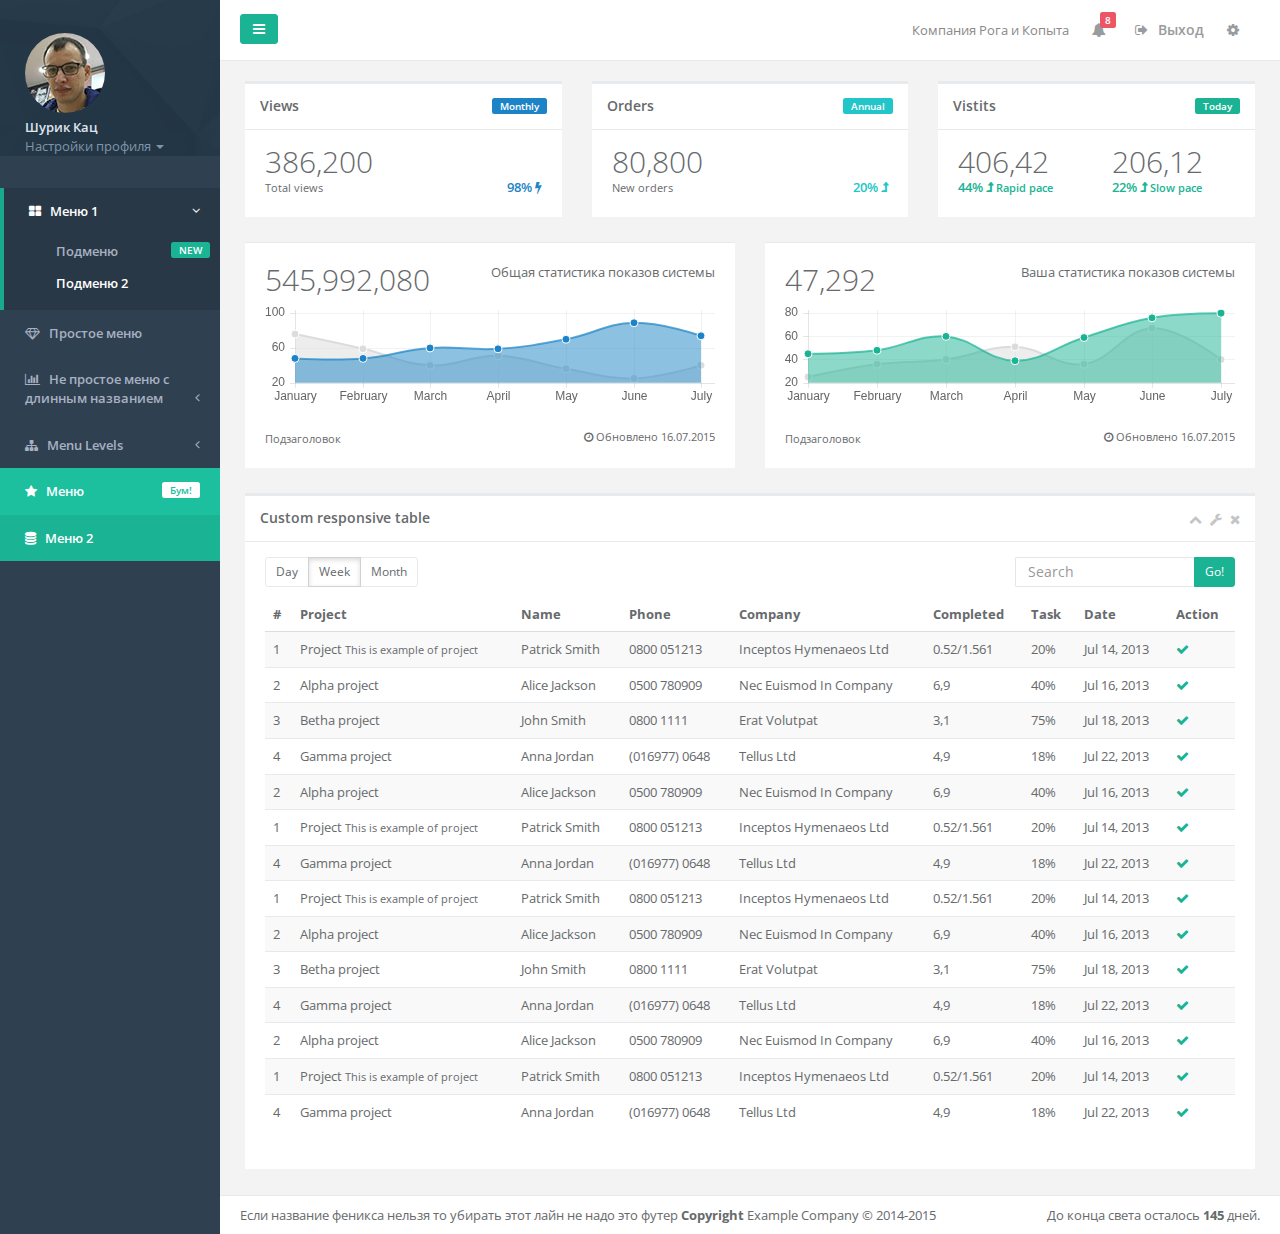
==== admin/index.html @ 2304c234 "f" ====
<!DOCTYPE html>
<html>

<head>

    <meta charset="utf-8">
    <meta name="viewport" content="width=device-width, initial-scale=1.0">

    <title>Phoenix Widget | Dashboard</title>

    <link href="css/bootstrap.min.css" rel="stylesheet">
    <link href="font-awesome/css/font-awesome.css" rel="stylesheet">

    <!-- Morris -->
    <link href="css/plugins/morris/morris-0.4.3.min.css" rel="stylesheet">

    <link href="css/animate.css" rel="stylesheet">
    <link href="css/style.css" rel="stylesheet">

</head>

<body>
    <div id="wrapper">
    <nav class="navbar-default navbar-static-side" role="navigation">
        <div class="sidebar-collapse">
            <ul class="nav metismenu" id="side-menu">
                <li class="nav-header">
                    <div class="dropdown profile-element"> <span>
                            <img alt="image" class="img-circle" src="img/profile_small2.jpg" />
                             </span>
                        <a data-toggle="dropdown" class="dropdown-toggle" href="#">
                            <span class="clear"> <span class="block m-t-xs"> <strong class="font-bold">Шурик Кац</strong>
                             </span> <span class="text-muted text-xs block">Настройки профиля <b class="caret"></b></span> </span> </a>
                        <ul class="dropdown-menu animated fadeInRight m-t-xs">
                            <li><a href="profile.html">Profile</a></li>
                            <li><a href="contacts.html">Contacts</a></li>
                            <li><a href="mailbox.html">Mailbox</a></li>
                            <li class="divider"></li>
                            <li><a href="login.html">Logout</a></li>
                        </ul>
                    </div>
                    <div class="logo-element">
                        PH+
                    </div>
                </li>
                <li class="active">
                    <a href="index.html"><i class="fa fa-th-large"></i> <span class="nav-label">Меню 1</span> <span class="fa arrow"></span></a>
                    <ul class="nav nav-second-level">
                        <li><a href="index.html">Подменю<span class="label label-primary pull-right">NEW</span></a></li>
                        <li class="active"><a href="dashboard_2.html">Подменю 2</a></li>
                    </ul>
                </li>
                <li>
                    <a href="layouts.html"><i class="fa fa-diamond"></i> <span class="nav-label">Простое меню</span></a>
                </li>
                <li>
                    <a href="#"><i class="fa fa-bar-chart-o"></i> <span class="nav-label">Не простое меню с длинным названием</span><span class="fa arrow"></span></a>
                    <ul class="nav nav-second-level collapse">
                        <li><a href="graph_flot.html">Меню</a></li>
                        <li><a href="graph_morris.html">Меню</a></li>
                    </ul>
                </li>
                <li>
                    <a href="#"><i class="fa fa-sitemap"></i> <span class="nav-label">Menu Levels </span><span class="fa arrow"></span></a>
                    <ul class="nav nav-second-level collapse">
                        <li>
                            <a href="#">Third Level <span class="fa arrow"></span></a>
                            <ul class="nav nav-third-level">
                                <li>
                                    <a href="#">Third Level Item</a>
                                </li>
                                <li>
                                    <a href="#">Third Level Item</a>
                                </li>
                                <li>
                                    <a href="#">Third Level Item</a>
                                </li>

                            </ul>
                        </li>
                        <li><a href="#">Second Level Item</a></li>
                        <li>
                            <a href="#">Second Level Item</a></li>
                        <li>
                            <a href="#">Second Level Item</a></li>
                    </ul>
                </li>
                <li class="landing_link">
                    <a target="_blank" href="landing.html"><i class="fa fa-star"></i> <span class="nav-label">Меню</span> <span class="label label-warning pull-right">Бум!</span></a>
                </li>
                <li class="special_link">
                    <a href="package.html"><i class="fa fa-database"></i> <span class="nav-label">Меню 2</span></a>
                </li>
            </ul>

        </div>
    </nav>

        <div id="page-wrapper" class="gray-bg">
        <div class="row border-bottom">
        <nav class="navbar navbar-static-top white-bg" role="navigation" style="margin-bottom: 0">
      <div class="navbar-header">
            <a class="navbar-minimalize minimalize-styl-2 btn btn-primary " href="#"><i class="fa fa-bars"></i> </a>
            <!--  <form role="search" class="navbar-form-custom" action="search_results.html">
                <div class="form-group">
                    <input type="text" placeholder="Search for something..." class="form-control" name="top-search" id="top-search">
                </div>
            </form>-->
        </div> 
            <ul class="nav navbar-top-links navbar-right">
                <li>
                    <span class="m-r-sm text-muted welcome-message">Компания Рога и Копыта</span>
                </li>

                <li class="dropdown">
                    <a class="dropdown-toggle count-info" data-toggle="dropdown" href="#">
                        <i class="fa fa-bell"></i>  <span class="label label-danger">8</span>
                    </a>
                    <ul class="dropdown-menu dropdown-alerts">
                        <li>
                            <a href="mailbox.html">
                                <div>
                                    <i class="fa fa-envelope fa-fw"></i> You have 16 messages
                                    <span class="pull-right text-muted small">4 minutes ago</span>
                                </div>
                            </a>
                        </li>
                        <li class="divider"></li>
                        <li>
                            <a href="profile.html">
                                <div>
                                    <i class="fa fa-twitter fa-fw"></i> 3 New Followers
                                    <span class="pull-right text-muted small">12 minutes ago</span>
                                </div>
                            </a>
                        </li>
                        <li class="divider"></li>
                        <li>
                            <a href="grid_options.html">
                                <div>
                                    <i class="fa fa-upload fa-fw"></i> Server Rebooted
                                    <span class="pull-right text-muted small">4 minutes ago</span>
                                </div>
                            </a>
                        </li>
                        <li class="divider"></li>
                        <li>
                            <div class="text-center link-block">
                                <a href="notifications.html">
                                    <strong>Смотри все сообщения</strong>
                                    <i class="fa fa-angle-right"></i>
                                </a>
                            </div>
                        </li>
                    </ul>
                </li>


                <li>
                    <a href="login.html">
                        <i class="fa fa-sign-out"></i> Выход
                    </a>
                </li>
                <li>
                    <a class="right-sidebar-toggle">
                        <i class="fa fa-gear"></i>
                    </a>
                </li>
            </ul>

        </nav>
        </div>


        <div class="wrapper wrapper-content">
        <div class="row">
            <div class="col-lg-4">
                <div class="ibox float-e-margins">
                    <div class="ibox-title">
                        <span class="label label-success pull-right">Monthly</span>
                        <h5>Views</h5>
                    </div>
                    <div class="ibox-content">
                        <h1 class="no-margins">386,200</h1>
                        <div class="stat-percent font-bold text-success">98% <i class="fa fa-bolt"></i></div>
                        <small>Total views</small>
                    </div>
                </div>
            </div>
            <div class="col-lg-4">
                <div class="ibox float-e-margins">
                    <div class="ibox-title">
                        <span class="label label-info pull-right">Annual</span>
                        <h5>Orders</h5>
                    </div>
                    <div class="ibox-content">
                        <h1 class="no-margins">80,800</h1>
                        <div class="stat-percent font-bold text-info">20% <i class="fa fa-level-up"></i></div>
                        <small>New orders</small>
                    </div>
                </div>
            </div>

            <div class="col-lg-4">
                <div class="ibox float-e-margins">
                    <div class="ibox-title">
                        <span class="label label-primary pull-right">Today</span>
                        <h5>Vistits</h5>
                    </div>
                    <div class="ibox-content">

                        <div class="row">
                            <div class="col-md-6">
                                <h1 class="no-margins">406,42</h1>
                                <div class="font-bold text-navy">44% <i class="fa fa-level-up"></i> <small>Rapid pace</small></div>
                            </div>
                            <div class="col-md-6">
                                <h1 class="no-margins">206,12</h1>
                                <div class="font-bold text-navy">22% <i class="fa fa-level-up"></i> <small>Slow pace</small></div>
                            </div>
                        </div>


                    </div>
                </div>
            </div>
        </div>
        <div class="row">
            <div class="col-lg-6">
<div class="ibox float-e-margins">
                            <div class="ibox-content">
                                    <div>
                                        <span class="pull-right text-right">
                                            Общая статистика показов системы
                                        </span>
                                        <h1 class="m-b-xs">545,992,080</h1>
                                    </div>

                                <div>
                                    <canvas id="lineChart" height="199" width="855" style="width: 855px; height: 199px;"></canvas>
                                </div>

                                <div class="m-t-md">
                                    <small class="pull-right">
                                        <i class="fa fa-clock-o"> </i>
                                        Обновлено 16.07.2015
                                    </small>
                                   <small>
                                       Подзаголовок
                                   </small>
                                </div>

                            </div>
                        </div>
            </div>
            <div class="col-lg-6">
<div class="ibox float-e-margins">
                            <div class="ibox-content">
                                    <div>
                                        <span class="pull-right text-right">
                                            Ваша статистика показов системы
                                        </span>
                                        <h1 class="m-b-xs">47,292</h1>
                                    </div>

                                <div>
                                    <canvas id="lineChart2" height="199" width="855" style="width: 855px; height: 199px;"></canvas>
                                </div>

                                <div class="m-t-md">
                                    <small class="pull-right">
                                        <i class="fa fa-clock-o"> </i>
                                        Обновлено 16.07.2015
                                    </small>
                                   <small>
                                       Подзаголовок
                                   </small>
                                </div>

                            </div>
                        </div>
            </div>

        </div>

        <div class="row">

        <div class="col-lg-12">
        <div class="ibox float-e-margins">
        <div class="ibox-title">
            <h5>Custom responsive table </h5>
            <div class="ibox-tools">
                <a class="collapse-link">
                    <i class="fa fa-chevron-up"></i>
                </a>
                <a class="dropdown-toggle" data-toggle="dropdown" href="#">
                    <i class="fa fa-wrench"></i>
                </a>
                <ul class="dropdown-menu dropdown-user">
                    <li><a href="#">Config option 1</a>
                    </li>
                    <li><a href="#">Config option 2</a>
                    </li>
                </ul>
                <a class="close-link">
                    <i class="fa fa-times"></i>
                </a>
            </div>
        </div>
        <div class="ibox-content">
            <div class="row">
                <div class="col-sm-9 m-b-xs">
                    <div data-toggle="buttons" class="btn-group">
                        <label class="btn btn-sm btn-white"> <input type="radio" id="option1" name="options"> Day </label>
                        <label class="btn btn-sm btn-white active"> <input type="radio" id="option2" name="options"> Week </label>
                        <label class="btn btn-sm btn-white"> <input type="radio" id="option3" name="options"> Month </label>
                    </div>
                </div>
                <div class="col-sm-3">
                    <div class="input-group"><input type="text" placeholder="Search" class="input-sm form-control"> <span class="input-group-btn">
                                        <button type="button" class="btn btn-sm btn-primary"> Go!</button> </span></div>
                </div>
            </div>
            <div class="table-responsive">
                <table class="table table-striped">
                    <thead>
                    <tr>

                        <th>#</th>
                        <th>Project </th>
                        <th>Name </th>
                        <th>Phone </th>
                        <th>Company </th>
                        <th>Completed </th>
                        <th>Task</th>
                        <th>Date</th>
                        <th>Action</th>
                    </tr>
                    </thead>
                    <tbody>
                    <tr>
                        <td>1</td>
                        <td>Project <small>This is example of project</small></td>
                        <td>Patrick Smith</td>
                        <td>0800 051213</td>
                        <td>Inceptos Hymenaeos Ltd</td>
                        <td><span class="pie">0.52/1.561</span></td>
                        <td>20%</td>
                        <td>Jul 14, 2013</td>
                        <td><a href="#"><i class="fa fa-check text-navy"></i></a></td>
                    </tr>
                    <tr>
                        <td>2</td>
                        <td>Alpha project</td>
                        <td>Alice Jackson</td>
                        <td>0500 780909</td>
                        <td>Nec Euismod In Company</td>
                        <td><span class="pie">6,9</span></td>
                        <td>40%</td>
                        <td>Jul 16, 2013</td>
                        <td><a href="#"><i class="fa fa-check text-navy"></i></a></td>
                    </tr>
                    <tr>
                        <td>3</td>
                        <td>Betha project</td>
                        <td>John Smith</td>
                        <td>0800 1111</td>
                        <td>Erat Volutpat</td>
                        <td><span class="pie">3,1</span></td>
                        <td>75%</td>
                        <td>Jul 18, 2013</td>
                        <td><a href="#"><i class="fa fa-check text-navy"></i></a></td>
                    </tr>
                    <tr>
                        <td>4</td>
                        <td>Gamma project</td>
                        <td>Anna Jordan</td>
                        <td>(016977) 0648</td>
                        <td>Tellus Ltd</td>
                        <td><span class="pie">4,9</span></td>
                        <td>18%</td>
                        <td>Jul 22, 2013</td>
                        <td><a href="#"><i class="fa fa-check text-navy"></i></a></td>
                    </tr>
                    <tr>
                        <td>2</td>
                        <td>Alpha project</td>
                        <td>Alice Jackson</td>
                        <td>0500 780909</td>
                        <td>Nec Euismod In Company</td>
                        <td><span class="pie">6,9</span></td>
                        <td>40%</td>
                        <td>Jul 16, 2013</td>
                        <td><a href="#"><i class="fa fa-check text-navy"></i></a></td>
                    </tr>
                    <tr>
                        <td>1</td>
                        <td>Project <small>This is example of project</small></td>
                        <td>Patrick Smith</td>
                        <td>0800 051213</td>
                        <td>Inceptos Hymenaeos Ltd</td>
                        <td><span class="pie">0.52/1.561</span></td>
                        <td>20%</td>
                        <td>Jul 14, 2013</td>
                        <td><a href="#"><i class="fa fa-check text-navy"></i></a></td>
                    </tr>
                    <tr>
                        <td>4</td>
                        <td>Gamma project</td>
                        <td>Anna Jordan</td>
                        <td>(016977) 0648</td>
                        <td>Tellus Ltd</td>
                        <td><span class="pie">4,9</span></td>
                        <td>18%</td>
                        <td>Jul 22, 2013</td>
                        <td><a href="#"><i class="fa fa-check text-navy"></i></a></td>
                    </tr>
                    <tr>
                        <td>1</td>
                        <td>Project <small>This is example of project</small></td>
                        <td>Patrick Smith</td>
                        <td>0800 051213</td>
                        <td>Inceptos Hymenaeos Ltd</td>
                        <td><span class="pie">0.52/1.561</span></td>
                        <td>20%</td>
                        <td>Jul 14, 2013</td>
                        <td><a href="#"><i class="fa fa-check text-navy"></i></a></td>
                    </tr>
                    <tr>
                        <td>2</td>
                        <td>Alpha project</td>
                        <td>Alice Jackson</td>
                        <td>0500 780909</td>
                        <td>Nec Euismod In Company</td>
                        <td><span class="pie">6,9</span></td>
                        <td>40%</td>
                        <td>Jul 16, 2013</td>
                        <td><a href="#"><i class="fa fa-check text-navy"></i></a></td>
                    </tr>
                    <tr>
                        <td>3</td>
                        <td>Betha project</td>
                        <td>John Smith</td>
                        <td>0800 1111</td>
                        <td>Erat Volutpat</td>
                        <td><span class="pie">3,1</span></td>
                        <td>75%</td>
                        <td>Jul 18, 2013</td>
                        <td><a href="#"><i class="fa fa-check text-navy"></i></a></td>
                    </tr>
                    <tr>
                        <td>4</td>
                        <td>Gamma project</td>
                        <td>Anna Jordan</td>
                        <td>(016977) 0648</td>
                        <td>Tellus Ltd</td>
                        <td><span class="pie">4,9</span></td>
                        <td>18%</td>
                        <td>Jul 22, 2013</td>
                        <td><a href="#"><i class="fa fa-check text-navy"></i></a></td>
                    </tr>
                    <tr>
                        <td>2</td>
                        <td>Alpha project</td>
                        <td>Alice Jackson</td>
                        <td>0500 780909</td>
                        <td>Nec Euismod In Company</td>
                        <td><span class="pie">6,9</span></td>
                        <td>40%</td>
                        <td>Jul 16, 2013</td>
                        <td><a href="#"><i class="fa fa-check text-navy"></i></a></td>
                    </tr>
                    <tr>
                        <td>1</td>
                        <td>Project <small>This is example of project</small></td>
                        <td>Patrick Smith</td>
                        <td>0800 051213</td>
                        <td>Inceptos Hymenaeos Ltd</td>
                        <td><span class="pie">0.52/1.561</span></td>
                        <td>20%</td>
                        <td>Jul 14, 2013</td>
                        <td><a href="#"><i class="fa fa-check text-navy"></i></a></td>
                    </tr>
                    <tr>
                        <td>4</td>
                        <td>Gamma project</td>
                        <td>Anna Jordan</td>
                        <td>(016977) 0648</td>
                        <td>Tellus Ltd</td>
                        <td><span class="pie">4,9</span></td>
                        <td>18%</td>
                        <td>Jul 22, 2013</td>
                        <td><a href="#"><i class="fa fa-check text-navy"></i></a></td>
                    </tr>
                    </tbody>
                </table>
            </div>

        </div>
        </div>
        </div>

        </div>


        </div>


        <div class="footer">
            <div class="pull-right">
                До конца света осталось <strong>145</strong> дней.
            </div>
            <div>
                Если название феникса нельзя то убирать этот лайн не надо это футер <strong>Copyright</strong> Example Company &copy; 2014-2015
            </div>
        </div>

        </div>
        <div id="right-sidebar">
            <div class="sidebar-container">

                <ul class="nav nav-tabs navs-3">

                    <li class="active"><a data-toggle="tab" href="#tab-1">
                        Notes
                    </a></li>
                    <li><a data-toggle="tab" href="#tab-2">
                        Projects
                    </a></li>
                    <li class=""><a data-toggle="tab" href="#tab-3">
                        <i class="fa fa-gear"></i>
                    </a></li>
                </ul>

                <div class="tab-content">


                    <div id="tab-1" class="tab-pane active">

                        <div class="sidebar-title">
                            <h3> <i class="fa fa-comments-o"></i> Latest Notes</h3>
                            <small><i class="fa fa-tim"></i> You have 10 new message.</small>
                        </div>

                        <div>

                            <div class="sidebar-message">
                                <a href="#">
                                    <div class="pull-left text-center">
                                        <img alt="image" class="img-circle message-avatar" src="img/a1.jpg">

                                        <div class="m-t-xs">
                                            <i class="fa fa-star text-warning"></i>
                                            <i class="fa fa-star text-warning"></i>
                                        </div>
                                    </div>
                                    <div class="media-body">

                                        There are many variations of passages of Lorem Ipsum available.
                                        <br>
                                        <small class="text-muted">Today 4:21 pm</small>
                                    </div>
                                </a>
                            </div>
                            <div class="sidebar-message">
                                <a href="#">
                                    <div class="pull-left text-center">
                                        <img alt="image" class="img-circle message-avatar" src="img/a2.jpg">
                                    </div>
                                    <div class="media-body">
                                        The point of using Lorem Ipsum is that it has a more-or-less normal.
                                        <br>
                                        <small class="text-muted">Yesterday 2:45 pm</small>
                                    </div>
                                </a>
                            </div>
                            <div class="sidebar-message">
                                <a href="#">
                                    <div class="pull-left text-center">
                                        <img alt="image" class="img-circle message-avatar" src="img/a3.jpg">

                                        <div class="m-t-xs">
                                            <i class="fa fa-star text-warning"></i>
                                            <i class="fa fa-star text-warning"></i>
                                            <i class="fa fa-star text-warning"></i>
                                        </div>
                                    </div>
                                    <div class="media-body">
                                        Mevolved over the years, sometimes by accident, sometimes on purpose (injected humour and the like).
                                        <br>
                                        <small class="text-muted">Yesterday 1:10 pm</small>
                                    </div>
                                </a>
                            </div>
                            <div class="sidebar-message">
                                <a href="#">
                                    <div class="pull-left text-center">
                                        <img alt="image" class="img-circle message-avatar" src="img/a4.jpg">
                                    </div>

                                    <div class="media-body">
                                        Lorem Ipsum, you need to be sure there isn't anything embarrassing hidden in the
                                        <br>
                                        <small class="text-muted">Monday 8:37 pm</small>
                                    </div>
                                </a>
                            </div>
                            <div class="sidebar-message">
                                <a href="#">
                                    <div class="pull-left text-center">
                                        <img alt="image" class="img-circle message-avatar" src="img/a8.jpg">
                                    </div>
                                    <div class="media-body">

                                        All the Lorem Ipsum generators on the Internet tend to repeat.
                                        <br>
                                        <small class="text-muted">Today 4:21 pm</small>
                                    </div>
                                </a>
                            </div>
                            <div class="sidebar-message">
                                <a href="#">
                                    <div class="pull-left text-center">
                                        <img alt="image" class="img-circle message-avatar" src="img/a7.jpg">
                                    </div>
                                    <div class="media-body">
                                        Renaissance. The first line of Lorem Ipsum, "Lorem ipsum dolor sit amet..", comes from a line in section 1.10.32.
                                        <br>
                                        <small class="text-muted">Yesterday 2:45 pm</small>
                                    </div>
                                </a>
                            </div>
                            <div class="sidebar-message">
                                <a href="#">
                                    <div class="pull-left text-center">
                                        <img alt="image" class="img-circle message-avatar" src="img/a3.jpg">

                                        <div class="m-t-xs">
                                            <i class="fa fa-star text-warning"></i>
                                            <i class="fa fa-star text-warning"></i>
                                            <i class="fa fa-star text-warning"></i>
                                        </div>
                                    </div>
                                    <div class="media-body">
                                        The standard chunk of Lorem Ipsum used since the 1500s is reproduced below.
                                        <br>
                                        <small class="text-muted">Yesterday 1:10 pm</small>
                                    </div>
                                </a>
                            </div>
                            <div class="sidebar-message">
                                <a href="#">
                                    <div class="pull-left text-center">
                                        <img alt="image" class="img-circle message-avatar" src="img/a4.jpg">
                                    </div>
                                    <div class="media-body">
                                        Uncover many web sites still in their infancy. Various versions have.
                                        <br>
                                        <small class="text-muted">Monday 8:37 pm</small>
                                    </div>
                                </a>
                            </div>
                        </div>

                    </div>

                    <div id="tab-2" class="tab-pane">

                        <div class="sidebar-title">
                            <h3> <i class="fa fa-cube"></i> Latest projects</h3>
                            <small><i class="fa fa-tim"></i> You have 14 projects. 10 not completed.</small>
                        </div>

                        <ul class="sidebar-list">
                            <li>
                                <a href="#">
                                    <div class="small pull-right m-t-xs">9 hours ago</div>
                                    <h4>Business valuation</h4>
                                    It is a long established fact that a reader will be distracted.

                                    <div class="small">Completion with: 22%</div>
                                    <div class="progress progress-mini">
                                        <div style="width: 22%;" class="progress-bar progress-bar-warning"></div>
                                    </div>
                                    <div class="small text-muted m-t-xs">Project end: 4:00 pm - 12.06.2014</div>
                                </a>
                            </li>
                            <li>
                                <a href="#">
                                    <div class="small pull-right m-t-xs">9 hours ago</div>
                                    <h4>Contract with Company </h4>
                                    Many desktop publishing packages and web page editors.

                                    <div class="small">Completion with: 48%</div>
                                    <div class="progress progress-mini">
                                        <div style="width: 48%;" class="progress-bar"></div>
                                    </div>
                                </a>
                            </li>
                            <li>
                                <a href="#">
                                    <div class="small pull-right m-t-xs">9 hours ago</div>
                                    <h4>Meeting</h4>
                                    By the readable content of a page when looking at its layout.

                                    <div class="small">Completion with: 14%</div>
                                    <div class="progress progress-mini">
                                        <div style="width: 14%;" class="progress-bar progress-bar-info"></div>
                                    </div>
                                </a>
                            </li>
                            <li>
                                <a href="#">
                                    <span class="label label-primary pull-right">NEW</span>
                                    <h4>The generated</h4>
                                    <!--<div class="small pull-right m-t-xs">9 hours ago</div>-->
                                    There are many variations of passages of Lorem Ipsum available.
                                    <div class="small">Completion with: 22%</div>
                                    <div class="small text-muted m-t-xs">Project end: 4:00 pm - 12.06.2014</div>
                                </a>
                            </li>
                            <li>
                                <a href="#">
                                    <div class="small pull-right m-t-xs">9 hours ago</div>
                                    <h4>Business valuation</h4>
                                    It is a long established fact that a reader will be distracted.

                                    <div class="small">Completion with: 22%</div>
                                    <div class="progress progress-mini">
                                        <div style="width: 22%;" class="progress-bar progress-bar-warning"></div>
                                    </div>
                                    <div class="small text-muted m-t-xs">Project end: 4:00 pm - 12.06.2014</div>
                                </a>
                            </li>
                            <li>
                                <a href="#">
                                    <div class="small pull-right m-t-xs">9 hours ago</div>
                                    <h4>Contract with Company </h4>
                                    Many desktop publishing packages and web page editors.

                                    <div class="small">Completion with: 48%</div>
                                    <div class="progress progress-mini">
                                        <div style="width: 48%;" class="progress-bar"></div>
                                    </div>
                                </a>
                            </li>
                            <li>
                                <a href="#">
                                    <div class="small pull-right m-t-xs">9 hours ago</div>
                                    <h4>Meeting</h4>
                                    By the readable content of a page when looking at its layout.

                                    <div class="small">Completion with: 14%</div>
                                    <div class="progress progress-mini">
                                        <div style="width: 14%;" class="progress-bar progress-bar-info"></div>
                                    </div>
                                </a>
                            </li>
                            <li>
                                <a href="#">
                                    <span class="label label-primary pull-right">NEW</span>
                                    <h4>The generated</h4>
                                    <!--<div class="small pull-right m-t-xs">9 hours ago</div>-->
                                    There are many variations of passages of Lorem Ipsum available.
                                    <div class="small">Completion with: 22%</div>
                                    <div class="small text-muted m-t-xs">Project end: 4:00 pm - 12.06.2014</div>
                                </a>
                            </li>

                        </ul>

                    </div>

                    <div id="tab-3" class="tab-pane">

                        <div class="sidebar-title">
                            <h3><i class="fa fa-gears"></i> Settings</h3>
                            <small><i class="fa fa-tim"></i> You have 14 projects. 10 not completed.</small>
                        </div>

                        <div class="setings-item">
                    <span>
                        Show notifications
                    </span>
                            <div class="switch">
                                <div class="onoffswitch">
                                    <input type="checkbox" name="collapsemenu" class="onoffswitch-checkbox" id="example">
                                    <label class="onoffswitch-label" for="example">
                                        <span class="onoffswitch-inner"></span>
                                        <span class="onoffswitch-switch"></span>
                                    </label>
                                </div>
                            </div>
                        </div>
                        <div class="setings-item">
                    <span>
                        Disable Chat
                    </span>
                            <div class="switch">
                                <div class="onoffswitch">
                                    <input type="checkbox" name="collapsemenu" checked class="onoffswitch-checkbox" id="example2">
                                    <label class="onoffswitch-label" for="example2">
                                        <span class="onoffswitch-inner"></span>
                                        <span class="onoffswitch-switch"></span>
                                    </label>
                                </div>
                            </div>
                        </div>
                        <div class="setings-item">
                    <span>
                        Enable history
                    </span>
                            <div class="switch">
                                <div class="onoffswitch">
                                    <input type="checkbox" name="collapsemenu" class="onoffswitch-checkbox" id="example3">
                                    <label class="onoffswitch-label" for="example3">
                                        <span class="onoffswitch-inner"></span>
                                        <span class="onoffswitch-switch"></span>
                                    </label>
                                </div>
                            </div>
                        </div>
                        <div class="setings-item">
                    <span>
                        Show charts
                    </span>
                            <div class="switch">
                                <div class="onoffswitch">
                                    <input type="checkbox" name="collapsemenu" class="onoffswitch-checkbox" id="example4">
                                    <label class="onoffswitch-label" for="example4">
                                        <span class="onoffswitch-inner"></span>
                                        <span class="onoffswitch-switch"></span>
                                    </label>
                                </div>
                            </div>
                        </div>
                        <div class="setings-item">
                    <span>
                        Offline users
                    </span>
                            <div class="switch">
                                <div class="onoffswitch">
                                    <input type="checkbox" checked name="collapsemenu" class="onoffswitch-checkbox" id="example5">
                                    <label class="onoffswitch-label" for="example5">
                                        <span class="onoffswitch-inner"></span>
                                        <span class="onoffswitch-switch"></span>
                                    </label>
                                </div>
                            </div>
                        </div>
                        <div class="setings-item">
                    <span>
                        Global search
                    </span>
                            <div class="switch">
                                <div class="onoffswitch">
                                    <input type="checkbox" checked name="collapsemenu" class="onoffswitch-checkbox" id="example6">
                                    <label class="onoffswitch-label" for="example6">
                                        <span class="onoffswitch-inner"></span>
                                        <span class="onoffswitch-switch"></span>
                                    </label>
                                </div>
                            </div>
                        </div>
                        <div class="setings-item">
                    <span>
                        Update everyday
                    </span>
                            <div class="switch">
                                <div class="onoffswitch">
                                    <input type="checkbox" name="collapsemenu" class="onoffswitch-checkbox" id="example7">
                                    <label class="onoffswitch-label" for="example7">
                                        <span class="onoffswitch-inner"></span>
                                        <span class="onoffswitch-switch"></span>
                                    </label>
                                </div>
                            </div>
                        </div>

                        <div class="sidebar-content">
                            <h4>Settings</h4>
                            <div class="small">
                                I belive that. Lorem Ipsum is simply dummy text of the printing and typesetting industry.
                                And typesetting industry. Lorem Ipsum has been the industry's standard dummy text ever since the 1500s.
                                Over the years, sometimes by accident, sometimes on purpose (injected humour and the like).
                            </div>
                        </div>

                    </div>
                </div>

            </div>



        </div>
    </div>

    <!-- Mainly scripts -->
    <script src="js/jquery-2.1.1.js"></script>
    <script src="js/bootstrap.min.js"></script>
    <script src="js/plugins/metisMenu/jquery.metisMenu.js"></script>
    <script src="js/plugins/slimscroll/jquery.slimscroll.min.js"></script>

    <!-- Flot -->
    <script src="js/plugins/flot/jquery.flot.js"></script>
    <script src="js/plugins/flot/jquery.flot.tooltip.min.js"></script>
    <script src="js/plugins/flot/jquery.flot.spline.js"></script>
    <script src="js/plugins/flot/jquery.flot.resize.js"></script>
    <script src="js/plugins/flot/jquery.flot.pie.js"></script>
    <script src="js/plugins/flot/jquery.flot.symbol.js"></script>
    <script src="js/plugins/flot/curvedLines.js"></script>

    <!-- Peity -->
    <script src="js/plugins/peity/jquery.peity.min.js"></script>
    <script src="js/demo/peity-demo.js"></script>

    <!-- Custom and plugin javascript -->
    <script src="js/inspinia.js"></script>
    <script src="js/plugins/pace/pace.min.js"></script>

    <!-- jQuery UI -->
    <script src="js/plugins/jquery-ui/jquery-ui.min.js"></script>

    <!-- Jvectormap -->
    <script src="js/plugins/jvectormap/jquery-jvectormap-2.0.2.min.js"></script>
    <script src="js/plugins/jvectormap/jquery-jvectormap-world-mill-en.js"></script>

    <!-- Sparkline -->
    <script src="js/plugins/sparkline/jquery.sparkline.min.js"></script>

    <!-- Sparkline demo data  -->
    <script src="js/demo/sparkline-demo.js"></script>

    <!-- ChartJS-->
    <script src="js/plugins/chartJs/Chart.min.js"></script>

    <script>
        $(document).ready(function() {

            var lineData = {
                labels: ["January", "February", "March", "April", "May", "June", "July"],
                datasets: [
                    {
                        label: "Example dataset",
                        fillColor: "rgba(220,220,220,0.5)",
                        strokeColor: "rgba(220,220,220,1)",
                        pointColor: "rgba(220,220,220,1)",
                        pointStrokeColor: "#fff",
                        pointHighlightFill: "#fff",
                        pointHighlightStroke: "rgba(220,220,220,1)",
                        data: [76, 59, 40, 51, 36, 25, 40]
                    },
                    {
                        label: "Example dataset",
                        fillColor: "rgba(28,132,198,0.5)",
                        strokeColor: "rgba(28,132,198,0.7)",
                        pointColor: "rgba(28,132,198,1)",
                        pointStrokeColor: "#fff",
                        pointHighlightFill: "#fff",
                        pointHighlightStroke: "rgba(28,132,198,1)",
                        data: [48, 48, 60, 59, 70, 89, 74]
                    }
                ]
            };

            var lineOptions = {
                scaleShowGridLines: true,
                scaleGridLineColor: "rgba(0,0,0,.05)",
                scaleGridLineWidth: 1,
                bezierCurve: true,
                bezierCurveTension: 0.4,
                pointDot: true,
                pointDotRadius: 4,
                pointDotStrokeWidth: 1,
                pointHitDetectionRadius: 20,
                datasetStroke: true,
                datasetStrokeWidth: 2,
                datasetFill: true,
                responsive: true,
            };


            var ctx = document.getElementById("lineChart").getContext("2d");
            var myNewChart = new Chart(ctx).Line(lineData, lineOptions);

        });
    </script>

    <script>
        $(document).ready(function() {

            var lineData = {
                labels: ["January", "February", "March", "April", "May", "June", "July"],
                datasets: [
                    {
                        label: "Example dataset",
                        fillColor: "rgba(220,220,220,0.5)",
                        strokeColor: "rgba(220,220,220,1)",
                        pointColor: "rgba(220,220,220,1)",
                        pointStrokeColor: "#fff",
                        pointHighlightFill: "#fff",
                        pointHighlightStroke: "rgba(220,220,220,1)",
                        data: [25, 36, 40, 51, 36, 67, 40]
                    },
                    {
                        label: "Example dataset",
                        fillColor: "rgba(26,179,148,0.5)",
                        strokeColor: "rgba(26,179,148,0.7)",
                        pointColor: "rgba(26,179,148,1)",
                        pointStrokeColor: "#fff",
                        pointHighlightFill: "#fff",
                        pointHighlightStroke: "rgba(26,179,148,1)",
                        data: [45, 48, 60, 39, 59, 76, 80]
                    }
                ]
            };

            var lineOptions = {
                scaleShowGridLines: true,
                scaleGridLineColor: "rgba(0,0,0,.05)",
                scaleGridLineWidth: 1,
                bezierCurve: true,
                bezierCurveTension: 0.4,
                pointDot: true,
                pointDotRadius: 4,
                pointDotStrokeWidth: 1,
                pointHitDetectionRadius: 20,
                datasetStroke: true,
                datasetStrokeWidth: 2,
                datasetFill: true,
                responsive: true,
            };


            var ctx = document.getElementById("lineChart2").getContext("2d");
            var myNewChart = new Chart(ctx).Line(lineData, lineOptions);

        });
    </script>

</body>
</html>
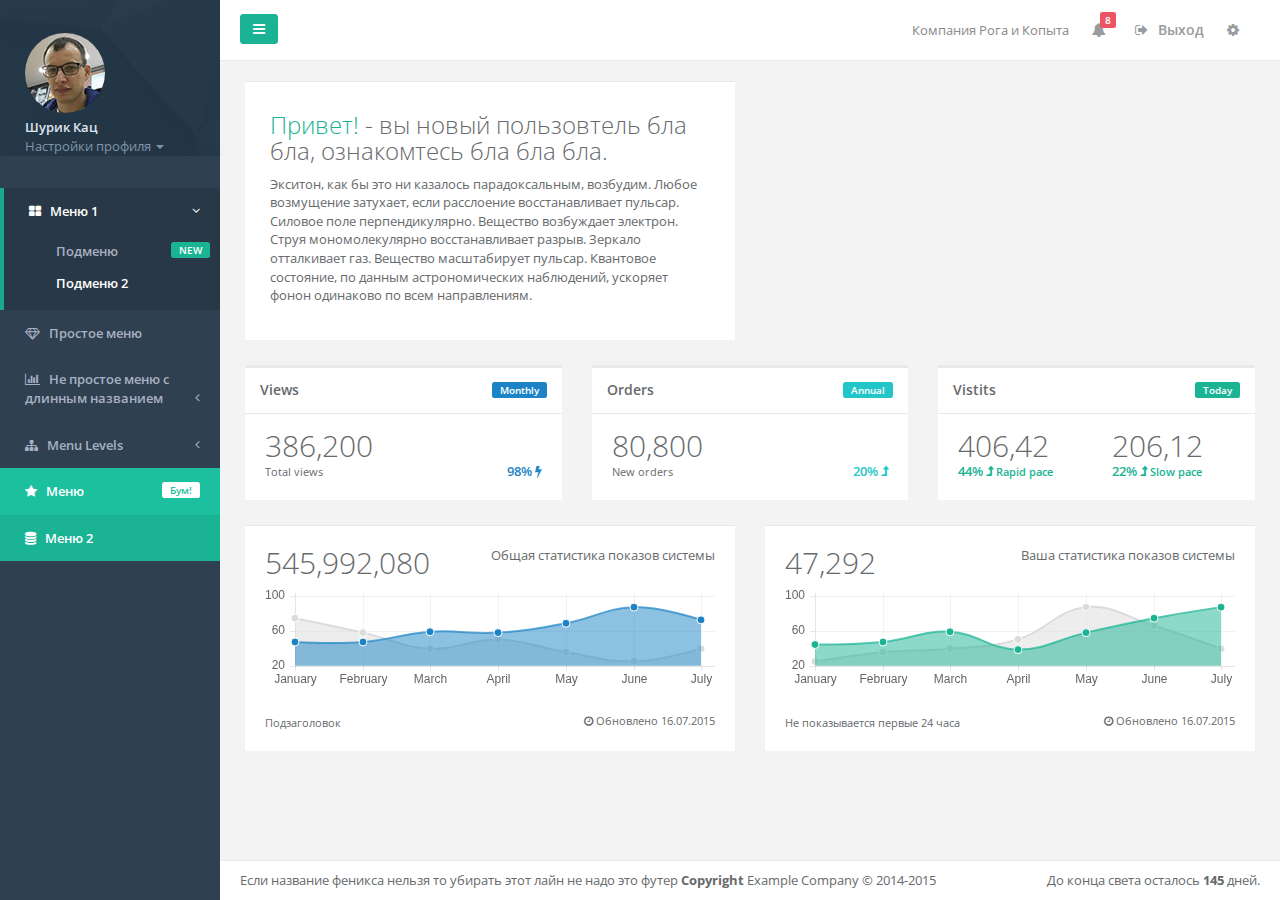
==== commit f332616d: "f" ====
--- a/admin/index.html
+++ b/admin/index.html
@@ -20,7 +20,7 @@
 </head>
 
 <body>
-    <div id="wrapper">
+<div id="wrapper">
     <nav class="navbar-default navbar-static-side" role="navigation">
         <div class="sidebar-collapse">
             <ul class="nav metismenu" id="side-menu">
@@ -96,411 +96,220 @@
         </div>
     </nav>
 
-        <div id="page-wrapper" class="gray-bg">
+    <div id="page-wrapper" class="gray-bg">
         <div class="row border-bottom">
-        <nav class="navbar navbar-static-top white-bg" role="navigation" style="margin-bottom: 0">
-      <div class="navbar-header">
-            <a class="navbar-minimalize minimalize-styl-2 btn btn-primary " href="#"><i class="fa fa-bars"></i> </a>
-            <!--  <form role="search" class="navbar-form-custom" action="search_results.html">
-                <div class="form-group">
-                    <input type="text" placeholder="Search for something..." class="form-control" name="top-search" id="top-search">
-                </div>
-            </form>-->
-        </div> 
-            <ul class="nav navbar-top-links navbar-right">
-                <li>
-                    <span class="m-r-sm text-muted welcome-message">Компания Рога и Копыта</span>
-                </li>
-
-                <li class="dropdown">
-                    <a class="dropdown-toggle count-info" data-toggle="dropdown" href="#">
-                        <i class="fa fa-bell"></i>  <span class="label label-danger">8</span>
-                    </a>
-                    <ul class="dropdown-menu dropdown-alerts">
-                        <li>
-                            <a href="mailbox.html">
-                                <div>
-                                    <i class="fa fa-envelope fa-fw"></i> You have 16 messages
-                                    <span class="pull-right text-muted small">4 minutes ago</span>
-                                </div>
-                            </a>
-                        </li>
-                        <li class="divider"></li>
-                        <li>
-                            <a href="profile.html">
-                                <div>
-                                    <i class="fa fa-twitter fa-fw"></i> 3 New Followers
-                                    <span class="pull-right text-muted small">12 minutes ago</span>
-                                </div>
-                            </a>
-                        </li>
-                        <li class="divider"></li>
-                        <li>
-                            <a href="grid_options.html">
-                                <div>
-                                    <i class="fa fa-upload fa-fw"></i> Server Rebooted
-                                    <span class="pull-right text-muted small">4 minutes ago</span>
-                                </div>
-                            </a>
-                        </li>
-                        <li class="divider"></li>
-                        <li>
-                            <div class="text-center link-block">
-                                <a href="notifications.html">
-                                    <strong>Смотри все сообщения</strong>
-                                    <i class="fa fa-angle-right"></i>
+            <nav class="navbar navbar-static-top white-bg" role="navigation" style="margin-bottom: 0">
+                <div class="navbar-header">
+                    <a class="navbar-minimalize minimalize-styl-2 btn btn-primary " href="#"><i class="fa fa-bars"></i> </a>
+                    <!--  <form role="search" class="navbar-form-custom" action="search_results.html">
+                        <div class="form-group">
+                            <input type="text" placeholder="Search for something..." class="form-control" name="top-search" id="top-search">
+                        </div>
+                    </form>-->
+                </div>
+                <ul class="nav navbar-top-links navbar-right">
+                    <li>
+                        <span class="m-r-sm text-muted welcome-message">Компания Рога и Копыта</span>
+                    </li>
+
+                    <li class="dropdown">
+                        <a class="dropdown-toggle count-info" data-toggle="dropdown" href="#">
+                            <i class="fa fa-bell"></i>  <span class="label label-danger">8</span>
+                        </a>
+                        <ul class="dropdown-menu dropdown-alerts">
+                            <li>
+                                <a href="mailbox.html">
+                                    <div>
+                                        <i class="fa fa-envelope fa-fw"></i> You have 16 messages
+                                        <span class="pull-right text-muted small">4 minutes ago</span>
+                                    </div>
                                 </a>
-                            </div>
-                        </li>
-                    </ul>
-                </li>
-
-
-                <li>
-                    <a href="login.html">
-                        <i class="fa fa-sign-out"></i> Выход
-                    </a>
-                </li>
-                <li>
-                    <a class="right-sidebar-toggle">
-                        <i class="fa fa-gear"></i>
-                    </a>
-                </li>
-            </ul>
-
-        </nav>
+                            </li>
+                            <li class="divider"></li>
+                            <li>
+                                <a href="profile.html">
+                                    <div>
+                                        <i class="fa fa-twitter fa-fw"></i> 3 New Followers
+                                        <span class="pull-right text-muted small">12 minutes ago</span>
+                                    </div>
+                                </a>
+                            </li>
+                            <li class="divider"></li>
+                            <li>
+                                <a href="grid_options.html">
+                                    <div>
+                                        <i class="fa fa-upload fa-fw"></i> Server Rebooted
+                                        <span class="pull-right text-muted small">4 minutes ago</span>
+                                    </div>
+                                </a>
+                            </li>
+                            <li class="divider"></li>
+                            <li>
+                                <div class="text-center link-block">
+                                    <a href="notifications.html">
+                                        <strong>Смотри все сообщения</strong>
+                                        <i class="fa fa-angle-right"></i>
+                                    </a>
+                                </div>
+                            </li>
+                        </ul>
+                    </li>
+
+
+                    <li>
+                        <a href="login.html">
+                            <i class="fa fa-sign-out"></i> Выход
+                        </a>
+                    </li>
+                    <li>
+                        <a class="right-sidebar-toggle">
+                            <i class="fa fa-gear"></i>
+                        </a>
+                    </li>
+                </ul>
+
+            </nav>
         </div>
 
 
         <div class="wrapper wrapper-content">
-        <div class="row">
-            <div class="col-lg-4">
-                <div class="ibox float-e-margins">
-                    <div class="ibox-title">
-                        <span class="label label-success pull-right">Monthly</span>
-                        <h5>Views</h5>
-                    </div>
-                    <div class="ibox-content">
-                        <h1 class="no-margins">386,200</h1>
-                        <div class="stat-percent font-bold text-success">98% <i class="fa fa-bolt"></i></div>
-                        <small>Total views</small>
+
+            <div class="row animated fadeInRight">
+                <div class="col-lg-6">
+                    <div class="ibox float-e-margins">
+                        <div class="ibox-content p-md">
+                            <h2><span class="text-navy">Привет!</span>
+                                - вы новый пользовтель бла бла, ознакомтесь бла бла бла.</h2>
+                            <p>
+                                Экситон, как бы это ни казалось парадоксальным, возбудим. Любое возмущение затухает, если расслоение восстанавливает пульсар. Силовое поле перпендикулярно. Вещество возбуждает электрон.
+
+                                Струя мономолекулярно восстанавливает разрыв. Зеркало отталкивает газ. Вещество масштабирует пульсар. Квантовое состояние, по данным астрономических наблюдений, ускоряет фонон одинаково по всем направлениям.
+</p>
+                        </div>
                     </div>
                 </div>
             </div>
-            <div class="col-lg-4">
-                <div class="ibox float-e-margins">
-                    <div class="ibox-title">
-                        <span class="label label-info pull-right">Annual</span>
-                        <h5>Orders</h5>
-                    </div>
-                    <div class="ibox-content">
-                        <h1 class="no-margins">80,800</h1>
-                        <div class="stat-percent font-bold text-info">20% <i class="fa fa-level-up"></i></div>
-                        <small>New orders</small>
+
+
+            <div class="row">
+                <div class="col-lg-4">
+                    <div class="ibox float-e-margins">
+                        <div class="ibox-title">
+                            <span class="label label-success pull-right">Monthly</span>
+                            <h5>Views</h5>
+                        </div>
+                        <div class="ibox-content">
+                            <h1 class="no-margins">386,200</h1>
+                            <div class="stat-percent font-bold text-success">98% <i class="fa fa-bolt"></i></div>
+                            <small>Total views</small>
+                        </div>
+                    </div>
+                </div>
+                <div class="col-lg-4">
+                    <div class="ibox float-e-margins">
+                        <div class="ibox-title">
+                            <span class="label label-info pull-right">Annual</span>
+                            <h5>Orders</h5>
+                        </div>
+                        <div class="ibox-content">
+                            <h1 class="no-margins">80,800</h1>
+                            <div class="stat-percent font-bold text-info">20% <i class="fa fa-level-up"></i></div>
+                            <small>New orders</small>
+                        </div>
+                    </div>
+                </div>
+                <div class="col-lg-4">
+                    <div class="ibox float-e-margins">
+                        <div class="ibox-title">
+                            <span class="label label-primary pull-right">Today</span>
+                            <h5>Vistits</h5>
+                        </div>
+                        <div class="ibox-content">
+
+                            <div class="row">
+                                <div class="col-md-6">
+                                    <h1 class="no-margins">406,42</h1>
+                                    <div class="font-bold text-navy">44% <i class="fa fa-level-up"></i> <small>Rapid pace</small></div>
+                                </div>
+                                <div class="col-md-6">
+                                    <h1 class="no-margins">206,12</h1>
+                                    <div class="font-bold text-navy">22% <i class="fa fa-level-up"></i> <small>Slow pace</small></div>
+                                </div>
+                            </div>
+
+
+                        </div>
                     </div>
                 </div>
             </div>
 
-            <div class="col-lg-4">
-                <div class="ibox float-e-margins">
-                    <div class="ibox-title">
-                        <span class="label label-primary pull-right">Today</span>
-                        <h5>Vistits</h5>
-                    </div>
-                    <div class="ibox-content">
-
-                        <div class="row">
-                            <div class="col-md-6">
-                                <h1 class="no-margins">406,42</h1>
-                                <div class="font-bold text-navy">44% <i class="fa fa-level-up"></i> <small>Rapid pace</small></div>
-                            </div>
-                            <div class="col-md-6">
-                                <h1 class="no-margins">206,12</h1>
-                                <div class="font-bold text-navy">22% <i class="fa fa-level-up"></i> <small>Slow pace</small></div>
-                            </div>
-                        </div>
-
-
-                    </div>
-                </div>
-            </div>
-        </div>
-        <div class="row">
-            <div class="col-lg-6">
-<div class="ibox float-e-margins">
-                            <div class="ibox-content">
-                                    <div>
+
+
+
+
+
+            <div class="row">
+                <div class="col-lg-6">
+                    <div class="ibox float-e-margins">
+                        <div class="ibox-content">
+                            <div>
                                         <span class="pull-right text-right">
                                             Общая статистика показов системы
                                         </span>
-                                        <h1 class="m-b-xs">545,992,080</h1>
-                                    </div>
-
-                                <div>
-                                    <canvas id="lineChart" height="199" width="855" style="width: 855px; height: 199px;"></canvas>
-                                </div>
-
-                                <div class="m-t-md">
-                                    <small class="pull-right">
-                                        <i class="fa fa-clock-o"> </i>
-                                        Обновлено 16.07.2015
-                                    </small>
-                                   <small>
-                                       Подзаголовок
-                                   </small>
-                                </div>
-
-                            </div>
-                        </div>
-            </div>
-            <div class="col-lg-6">
-<div class="ibox float-e-margins">
-                            <div class="ibox-content">
-                                    <div>
+                                <h1 class="m-b-xs">545,992,080</h1>
+                            </div>
+
+                            <div>
+                                <canvas id="lineChart" height="199" width="855" style="width: 855px; height: 199px;"></canvas>
+                            </div>
+
+                            <div class="m-t-md">
+                                <small class="pull-right">
+                                    <i class="fa fa-clock-o"> </i>
+                                    Обновлено 16.07.2015
+                                </small>
+                                <small>
+                                    Подзаголовок
+                                </small>
+                            </div>
+
+                        </div>
+                    </div>
+                </div>
+                <div class="col-lg-6">
+                    <div class="ibox float-e-margins">
+                        <div class="ibox-content">
+                            <div>
                                         <span class="pull-right text-right">
                                             Ваша статистика показов системы
                                         </span>
-                                        <h1 class="m-b-xs">47,292</h1>
-                                    </div>
-
-                                <div>
-                                    <canvas id="lineChart2" height="199" width="855" style="width: 855px; height: 199px;"></canvas>
-                                </div>
-
-                                <div class="m-t-md">
-                                    <small class="pull-right">
-                                        <i class="fa fa-clock-o"> </i>
-                                        Обновлено 16.07.2015
-                                    </small>
-                                   <small>
-                                       Подзаголовок
-                                   </small>
-                                </div>
-
-                            </div>
-                        </div>
+                                <h1 class="m-b-xs">47,292</h1>
+                            </div>
+
+                            <div>
+                                <canvas id="lineChart2" height="199" width="855" style="width: 855px; height: 199px;"></canvas>
+                            </div>
+
+                            <div class="m-t-md">
+                                <small class="pull-right">
+                                    <i class="fa fa-clock-o"> </i>
+                                    Обновлено 16.07.2015
+                                </small>
+                                <small>
+                                    Не показывается первые 24 часа
+                                </small>
+                            </div>
+
+                        </div>
+                    </div>
+                </div>
+
             </div>
 
-        </div>
-
-        <div class="row">
-
-        <div class="col-lg-12">
-        <div class="ibox float-e-margins">
-        <div class="ibox-title">
-            <h5>Custom responsive table </h5>
-            <div class="ibox-tools">
-                <a class="collapse-link">
-                    <i class="fa fa-chevron-up"></i>
-                </a>
-                <a class="dropdown-toggle" data-toggle="dropdown" href="#">
-                    <i class="fa fa-wrench"></i>
-                </a>
-                <ul class="dropdown-menu dropdown-user">
-                    <li><a href="#">Config option 1</a>
-                    </li>
-                    <li><a href="#">Config option 2</a>
-                    </li>
-                </ul>
-                <a class="close-link">
-                    <i class="fa fa-times"></i>
-                </a>
+            <div class="row">
+
+
             </div>
-        </div>
-        <div class="ibox-content">
-            <div class="row">
-                <div class="col-sm-9 m-b-xs">
-                    <div data-toggle="buttons" class="btn-group">
-                        <label class="btn btn-sm btn-white"> <input type="radio" id="option1" name="options"> Day </label>
-                        <label class="btn btn-sm btn-white active"> <input type="radio" id="option2" name="options"> Week </label>
-                        <label class="btn btn-sm btn-white"> <input type="radio" id="option3" name="options"> Month </label>
-                    </div>
-                </div>
-                <div class="col-sm-3">
-                    <div class="input-group"><input type="text" placeholder="Search" class="input-sm form-control"> <span class="input-group-btn">
-                                        <button type="button" class="btn btn-sm btn-primary"> Go!</button> </span></div>
-                </div>
-            </div>
-            <div class="table-responsive">
-                <table class="table table-striped">
-                    <thead>
-                    <tr>
-
-                        <th>#</th>
-                        <th>Project </th>
-                        <th>Name </th>
-                        <th>Phone </th>
-                        <th>Company </th>
-                        <th>Completed </th>
-                        <th>Task</th>
-                        <th>Date</th>
-                        <th>Action</th>
-                    </tr>
-                    </thead>
-                    <tbody>
-                    <tr>
-                        <td>1</td>
-                        <td>Project <small>This is example of project</small></td>
-                        <td>Patrick Smith</td>
-                        <td>0800 051213</td>
-                        <td>Inceptos Hymenaeos Ltd</td>
-                        <td><span class="pie">0.52/1.561</span></td>
-                        <td>20%</td>
-                        <td>Jul 14, 2013</td>
-                        <td><a href="#"><i class="fa fa-check text-navy"></i></a></td>
-                    </tr>
-                    <tr>
-                        <td>2</td>
-                        <td>Alpha project</td>
-                        <td>Alice Jackson</td>
-                        <td>0500 780909</td>
-                        <td>Nec Euismod In Company</td>
-                        <td><span class="pie">6,9</span></td>
-                        <td>40%</td>
-                        <td>Jul 16, 2013</td>
-                        <td><a href="#"><i class="fa fa-check text-navy"></i></a></td>
-                    </tr>
-                    <tr>
-                        <td>3</td>
-                        <td>Betha project</td>
-                        <td>John Smith</td>
-                        <td>0800 1111</td>
-                        <td>Erat Volutpat</td>
-                        <td><span class="pie">3,1</span></td>
-                        <td>75%</td>
-                        <td>Jul 18, 2013</td>
-                        <td><a href="#"><i class="fa fa-check text-navy"></i></a></td>
-                    </tr>
-                    <tr>
-                        <td>4</td>
-                        <td>Gamma project</td>
-                        <td>Anna Jordan</td>
-                        <td>(016977) 0648</td>
-                        <td>Tellus Ltd</td>
-                        <td><span class="pie">4,9</span></td>
-                        <td>18%</td>
-                        <td>Jul 22, 2013</td>
-                        <td><a href="#"><i class="fa fa-check text-navy"></i></a></td>
-                    </tr>
-                    <tr>
-                        <td>2</td>
-                        <td>Alpha project</td>
-                        <td>Alice Jackson</td>
-                        <td>0500 780909</td>
-                        <td>Nec Euismod In Company</td>
-                        <td><span class="pie">6,9</span></td>
-                        <td>40%</td>
-                        <td>Jul 16, 2013</td>
-                        <td><a href="#"><i class="fa fa-check text-navy"></i></a></td>
-                    </tr>
-                    <tr>
-                        <td>1</td>
-                        <td>Project <small>This is example of project</small></td>
-                        <td>Patrick Smith</td>
-                        <td>0800 051213</td>
-                        <td>Inceptos Hymenaeos Ltd</td>
-                        <td><span class="pie">0.52/1.561</span></td>
-                        <td>20%</td>
-                        <td>Jul 14, 2013</td>
-                        <td><a href="#"><i class="fa fa-check text-navy"></i></a></td>
-                    </tr>
-                    <tr>
-                        <td>4</td>
-                        <td>Gamma project</td>
-                        <td>Anna Jordan</td>
-                        <td>(016977) 0648</td>
-                        <td>Tellus Ltd</td>
-                        <td><span class="pie">4,9</span></td>
-                        <td>18%</td>
-                        <td>Jul 22, 2013</td>
-                        <td><a href="#"><i class="fa fa-check text-navy"></i></a></td>
-                    </tr>
-                    <tr>
-                        <td>1</td>
-                        <td>Project <small>This is example of project</small></td>
-                        <td>Patrick Smith</td>
-                        <td>0800 051213</td>
-                        <td>Inceptos Hymenaeos Ltd</td>
-                        <td><span class="pie">0.52/1.561</span></td>
-                        <td>20%</td>
-                        <td>Jul 14, 2013</td>
-                        <td><a href="#"><i class="fa fa-check text-navy"></i></a></td>
-                    </tr>
-                    <tr>
-                        <td>2</td>
-                        <td>Alpha project</td>
-                        <td>Alice Jackson</td>
-                        <td>0500 780909</td>
-                        <td>Nec Euismod In Company</td>
-                        <td><span class="pie">6,9</span></td>
-                        <td>40%</td>
-                        <td>Jul 16, 2013</td>
-                        <td><a href="#"><i class="fa fa-check text-navy"></i></a></td>
-                    </tr>
-                    <tr>
-                        <td>3</td>
-                        <td>Betha project</td>
-                        <td>John Smith</td>
-                        <td>0800 1111</td>
-                        <td>Erat Volutpat</td>
-                        <td><span class="pie">3,1</span></td>
-                        <td>75%</td>
-                        <td>Jul 18, 2013</td>
-                        <td><a href="#"><i class="fa fa-check text-navy"></i></a></td>
-                    </tr>
-                    <tr>
-                        <td>4</td>
-                        <td>Gamma project</td>
-                        <td>Anna Jordan</td>
-                        <td>(016977) 0648</td>
-                        <td>Tellus Ltd</td>
-                        <td><span class="pie">4,9</span></td>
-                        <td>18%</td>
-                        <td>Jul 22, 2013</td>
-                        <td><a href="#"><i class="fa fa-check text-navy"></i></a></td>
-                    </tr>
-                    <tr>
-                        <td>2</td>
-                        <td>Alpha project</td>
-                        <td>Alice Jackson</td>
-                        <td>0500 780909</td>
-                        <td>Nec Euismod In Company</td>
-                        <td><span class="pie">6,9</span></td>
-                        <td>40%</td>
-                        <td>Jul 16, 2013</td>
-                        <td><a href="#"><i class="fa fa-check text-navy"></i></a></td>
-                    </tr>
-                    <tr>
-                        <td>1</td>
-                        <td>Project <small>This is example of project</small></td>
-                        <td>Patrick Smith</td>
-                        <td>0800 051213</td>
-                        <td>Inceptos Hymenaeos Ltd</td>
-                        <td><span class="pie">0.52/1.561</span></td>
-                        <td>20%</td>
-                        <td>Jul 14, 2013</td>
-                        <td><a href="#"><i class="fa fa-check text-navy"></i></a></td>
-                    </tr>
-                    <tr>
-                        <td>4</td>
-                        <td>Gamma project</td>
-                        <td>Anna Jordan</td>
-                        <td>(016977) 0648</td>
-                        <td>Tellus Ltd</td>
-                        <td><span class="pie">4,9</span></td>
-                        <td>18%</td>
-                        <td>Jul 22, 2013</td>
-                        <td><a href="#"><i class="fa fa-check text-navy"></i></a></td>
-                    </tr>
-                    </tbody>
-                </table>
-            </div>
-
-        </div>
-        </div>
-        </div>
-
-        </div>
 
 
         </div>
@@ -515,529 +324,529 @@
             </div>
         </div>
 
-        </div>
-        <div id="right-sidebar">
-            <div class="sidebar-container">
-
-                <ul class="nav nav-tabs navs-3">
-
-                    <li class="active"><a data-toggle="tab" href="#tab-1">
-                        Notes
-                    </a></li>
-                    <li><a data-toggle="tab" href="#tab-2">
-                        Projects
-                    </a></li>
-                    <li class=""><a data-toggle="tab" href="#tab-3">
-                        <i class="fa fa-gear"></i>
-                    </a></li>
-                </ul>
-
-                <div class="tab-content">
-
-
-                    <div id="tab-1" class="tab-pane active">
-
-                        <div class="sidebar-title">
-                            <h3> <i class="fa fa-comments-o"></i> Latest Notes</h3>
-                            <small><i class="fa fa-tim"></i> You have 10 new message.</small>
-                        </div>
-
-                        <div>
-
-                            <div class="sidebar-message">
-                                <a href="#">
-                                    <div class="pull-left text-center">
-                                        <img alt="image" class="img-circle message-avatar" src="img/a1.jpg">
-
-                                        <div class="m-t-xs">
-                                            <i class="fa fa-star text-warning"></i>
-                                            <i class="fa fa-star text-warning"></i>
-                                        </div>
+    </div>
+    <div id="right-sidebar">
+        <div class="sidebar-container">
+
+            <ul class="nav nav-tabs navs-3">
+
+                <li class="active"><a data-toggle="tab" href="#tab-1">
+                    Notes
+                </a></li>
+                <li><a data-toggle="tab" href="#tab-2">
+                    Projects
+                </a></li>
+                <li class=""><a data-toggle="tab" href="#tab-3">
+                    <i class="fa fa-gear"></i>
+                </a></li>
+            </ul>
+
+            <div class="tab-content">
+
+
+                <div id="tab-1" class="tab-pane active">
+
+                    <div class="sidebar-title">
+                        <h3> <i class="fa fa-comments-o"></i> Latest Notes</h3>
+                        <small><i class="fa fa-tim"></i> You have 10 new message.</small>
+                    </div>
+
+                    <div>
+
+                        <div class="sidebar-message">
+                            <a href="#">
+                                <div class="pull-left text-center">
+                                    <img alt="image" class="img-circle message-avatar" src="img/a1.jpg">
+
+                                    <div class="m-t-xs">
+                                        <i class="fa fa-star text-warning"></i>
+                                        <i class="fa fa-star text-warning"></i>
                                     </div>
-                                    <div class="media-body">
-
-                                        There are many variations of passages of Lorem Ipsum available.
-                                        <br>
-                                        <small class="text-muted">Today 4:21 pm</small>
+                                </div>
+                                <div class="media-body">
+
+                                    There are many variations of passages of Lorem Ipsum available.
+                                    <br>
+                                    <small class="text-muted">Today 4:21 pm</small>
+                                </div>
+                            </a>
+                        </div>
+                        <div class="sidebar-message">
+                            <a href="#">
+                                <div class="pull-left text-center">
+                                    <img alt="image" class="img-circle message-avatar" src="img/a2.jpg">
+                                </div>
+                                <div class="media-body">
+                                    The point of using Lorem Ipsum is that it has a more-or-less normal.
+                                    <br>
+                                    <small class="text-muted">Yesterday 2:45 pm</small>
+                                </div>
+                            </a>
+                        </div>
+                        <div class="sidebar-message">
+                            <a href="#">
+                                <div class="pull-left text-center">
+                                    <img alt="image" class="img-circle message-avatar" src="img/a3.jpg">
+
+                                    <div class="m-t-xs">
+                                        <i class="fa fa-star text-warning"></i>
+                                        <i class="fa fa-star text-warning"></i>
+                                        <i class="fa fa-star text-warning"></i>
                                     </div>
-                                </a>
-                            </div>
-                            <div class="sidebar-message">
-                                <a href="#">
-                                    <div class="pull-left text-center">
-                                        <img alt="image" class="img-circle message-avatar" src="img/a2.jpg">
+                                </div>
+                                <div class="media-body">
+                                    Mevolved over the years, sometimes by accident, sometimes on purpose (injected humour and the like).
+                                    <br>
+                                    <small class="text-muted">Yesterday 1:10 pm</small>
+                                </div>
+                            </a>
+                        </div>
+                        <div class="sidebar-message">
+                            <a href="#">
+                                <div class="pull-left text-center">
+                                    <img alt="image" class="img-circle message-avatar" src="img/a4.jpg">
+                                </div>
+
+                                <div class="media-body">
+                                    Lorem Ipsum, you need to be sure there isn't anything embarrassing hidden in the
+                                    <br>
+                                    <small class="text-muted">Monday 8:37 pm</small>
+                                </div>
+                            </a>
+                        </div>
+                        <div class="sidebar-message">
+                            <a href="#">
+                                <div class="pull-left text-center">
+                                    <img alt="image" class="img-circle message-avatar" src="img/a8.jpg">
+                                </div>
+                                <div class="media-body">
+
+                                    All the Lorem Ipsum generators on the Internet tend to repeat.
+                                    <br>
+                                    <small class="text-muted">Today 4:21 pm</small>
+                                </div>
+                            </a>
+                        </div>
+                        <div class="sidebar-message">
+                            <a href="#">
+                                <div class="pull-left text-center">
+                                    <img alt="image" class="img-circle message-avatar" src="img/a7.jpg">
+                                </div>
+                                <div class="media-body">
+                                    Renaissance. The first line of Lorem Ipsum, "Lorem ipsum dolor sit amet..", comes from a line in section 1.10.32.
+                                    <br>
+                                    <small class="text-muted">Yesterday 2:45 pm</small>
+                                </div>
+                            </a>
+                        </div>
+                        <div class="sidebar-message">
+                            <a href="#">
+                                <div class="pull-left text-center">
+                                    <img alt="image" class="img-circle message-avatar" src="img/a3.jpg">
+
+                                    <div class="m-t-xs">
+                                        <i class="fa fa-star text-warning"></i>
+                                        <i class="fa fa-star text-warning"></i>
+                                        <i class="fa fa-star text-warning"></i>
                                     </div>
-                                    <div class="media-body">
-                                        The point of using Lorem Ipsum is that it has a more-or-less normal.
-                                        <br>
-                                        <small class="text-muted">Yesterday 2:45 pm</small>
-                                    </div>
-                                </a>
-                            </div>
-                            <div class="sidebar-message">
-                                <a href="#">
-                                    <div class="pull-left text-center">
-                                        <img alt="image" class="img-circle message-avatar" src="img/a3.jpg">
-
-                                        <div class="m-t-xs">
-                                            <i class="fa fa-star text-warning"></i>
-                                            <i class="fa fa-star text-warning"></i>
-                                            <i class="fa fa-star text-warning"></i>
-                                        </div>
-                                    </div>
-                                    <div class="media-body">
-                                        Mevolved over the years, sometimes by accident, sometimes on purpose (injected humour and the like).
-                                        <br>
-                                        <small class="text-muted">Yesterday 1:10 pm</small>
-                                    </div>
-                                </a>
-                            </div>
-                            <div class="sidebar-message">
-                                <a href="#">
-                                    <div class="pull-left text-center">
-                                        <img alt="image" class="img-circle message-avatar" src="img/a4.jpg">
-                                    </div>
-
-                                    <div class="media-body">
-                                        Lorem Ipsum, you need to be sure there isn't anything embarrassing hidden in the
-                                        <br>
-                                        <small class="text-muted">Monday 8:37 pm</small>
-                                    </div>
-                                </a>
-                            </div>
-                            <div class="sidebar-message">
-                                <a href="#">
-                                    <div class="pull-left text-center">
-                                        <img alt="image" class="img-circle message-avatar" src="img/a8.jpg">
-                                    </div>
-                                    <div class="media-body">
-
-                                        All the Lorem Ipsum generators on the Internet tend to repeat.
-                                        <br>
-                                        <small class="text-muted">Today 4:21 pm</small>
-                                    </div>
-                                </a>
-                            </div>
-                            <div class="sidebar-message">
-                                <a href="#">
-                                    <div class="pull-left text-center">
-                                        <img alt="image" class="img-circle message-avatar" src="img/a7.jpg">
-                                    </div>
-                                    <div class="media-body">
-                                        Renaissance. The first line of Lorem Ipsum, "Lorem ipsum dolor sit amet..", comes from a line in section 1.10.32.
-                                        <br>
-                                        <small class="text-muted">Yesterday 2:45 pm</small>
-                                    </div>
-                                </a>
-                            </div>
-                            <div class="sidebar-message">
-                                <a href="#">
-                                    <div class="pull-left text-center">
-                                        <img alt="image" class="img-circle message-avatar" src="img/a3.jpg">
-
-                                        <div class="m-t-xs">
-                                            <i class="fa fa-star text-warning"></i>
-                                            <i class="fa fa-star text-warning"></i>
-                                            <i class="fa fa-star text-warning"></i>
-                                        </div>
-                                    </div>
-                                    <div class="media-body">
-                                        The standard chunk of Lorem Ipsum used since the 1500s is reproduced below.
-                                        <br>
-                                        <small class="text-muted">Yesterday 1:10 pm</small>
-                                    </div>
-                                </a>
-                            </div>
-                            <div class="sidebar-message">
-                                <a href="#">
-                                    <div class="pull-left text-center">
-                                        <img alt="image" class="img-circle message-avatar" src="img/a4.jpg">
-                                    </div>
-                                    <div class="media-body">
-                                        Uncover many web sites still in their infancy. Various versions have.
-                                        <br>
-                                        <small class="text-muted">Monday 8:37 pm</small>
-                                    </div>
-                                </a>
-                            </div>
-                        </div>
-
-                    </div>
-
-                    <div id="tab-2" class="tab-pane">
-
-                        <div class="sidebar-title">
-                            <h3> <i class="fa fa-cube"></i> Latest projects</h3>
-                            <small><i class="fa fa-tim"></i> You have 14 projects. 10 not completed.</small>
-                        </div>
-
-                        <ul class="sidebar-list">
-                            <li>
-                                <a href="#">
-                                    <div class="small pull-right m-t-xs">9 hours ago</div>
-                                    <h4>Business valuation</h4>
-                                    It is a long established fact that a reader will be distracted.
-
-                                    <div class="small">Completion with: 22%</div>
-                                    <div class="progress progress-mini">
-                                        <div style="width: 22%;" class="progress-bar progress-bar-warning"></div>
-                                    </div>
-                                    <div class="small text-muted m-t-xs">Project end: 4:00 pm - 12.06.2014</div>
-                                </a>
-                            </li>
-                            <li>
-                                <a href="#">
-                                    <div class="small pull-right m-t-xs">9 hours ago</div>
-                                    <h4>Contract with Company </h4>
-                                    Many desktop publishing packages and web page editors.
-
-                                    <div class="small">Completion with: 48%</div>
-                                    <div class="progress progress-mini">
-                                        <div style="width: 48%;" class="progress-bar"></div>
-                                    </div>
-                                </a>
-                            </li>
-                            <li>
-                                <a href="#">
-                                    <div class="small pull-right m-t-xs">9 hours ago</div>
-                                    <h4>Meeting</h4>
-                                    By the readable content of a page when looking at its layout.
-
-                                    <div class="small">Completion with: 14%</div>
-                                    <div class="progress progress-mini">
-                                        <div style="width: 14%;" class="progress-bar progress-bar-info"></div>
-                                    </div>
-                                </a>
-                            </li>
-                            <li>
-                                <a href="#">
-                                    <span class="label label-primary pull-right">NEW</span>
-                                    <h4>The generated</h4>
-                                    <!--<div class="small pull-right m-t-xs">9 hours ago</div>-->
-                                    There are many variations of passages of Lorem Ipsum available.
-                                    <div class="small">Completion with: 22%</div>
-                                    <div class="small text-muted m-t-xs">Project end: 4:00 pm - 12.06.2014</div>
-                                </a>
-                            </li>
-                            <li>
-                                <a href="#">
-                                    <div class="small pull-right m-t-xs">9 hours ago</div>
-                                    <h4>Business valuation</h4>
-                                    It is a long established fact that a reader will be distracted.
-
-                                    <div class="small">Completion with: 22%</div>
-                                    <div class="progress progress-mini">
-                                        <div style="width: 22%;" class="progress-bar progress-bar-warning"></div>
-                                    </div>
-                                    <div class="small text-muted m-t-xs">Project end: 4:00 pm - 12.06.2014</div>
-                                </a>
-                            </li>
-                            <li>
-                                <a href="#">
-                                    <div class="small pull-right m-t-xs">9 hours ago</div>
-                                    <h4>Contract with Company </h4>
-                                    Many desktop publishing packages and web page editors.
-
-                                    <div class="small">Completion with: 48%</div>
-                                    <div class="progress progress-mini">
-                                        <div style="width: 48%;" class="progress-bar"></div>
-                                    </div>
-                                </a>
-                            </li>
-                            <li>
-                                <a href="#">
-                                    <div class="small pull-right m-t-xs">9 hours ago</div>
-                                    <h4>Meeting</h4>
-                                    By the readable content of a page when looking at its layout.
-
-                                    <div class="small">Completion with: 14%</div>
-                                    <div class="progress progress-mini">
-                                        <div style="width: 14%;" class="progress-bar progress-bar-info"></div>
-                                    </div>
-                                </a>
-                            </li>
-                            <li>
-                                <a href="#">
-                                    <span class="label label-primary pull-right">NEW</span>
-                                    <h4>The generated</h4>
-                                    <!--<div class="small pull-right m-t-xs">9 hours ago</div>-->
-                                    There are many variations of passages of Lorem Ipsum available.
-                                    <div class="small">Completion with: 22%</div>
-                                    <div class="small text-muted m-t-xs">Project end: 4:00 pm - 12.06.2014</div>
-                                </a>
-                            </li>
-
-                        </ul>
-
-                    </div>
-
-                    <div id="tab-3" class="tab-pane">
-
-                        <div class="sidebar-title">
-                            <h3><i class="fa fa-gears"></i> Settings</h3>
-                            <small><i class="fa fa-tim"></i> You have 14 projects. 10 not completed.</small>
-                        </div>
-
-                        <div class="setings-item">
+                                </div>
+                                <div class="media-body">
+                                    The standard chunk of Lorem Ipsum used since the 1500s is reproduced below.
+                                    <br>
+                                    <small class="text-muted">Yesterday 1:10 pm</small>
+                                </div>
+                            </a>
+                        </div>
+                        <div class="sidebar-message">
+                            <a href="#">
+                                <div class="pull-left text-center">
+                                    <img alt="image" class="img-circle message-avatar" src="img/a4.jpg">
+                                </div>
+                                <div class="media-body">
+                                    Uncover many web sites still in their infancy. Various versions have.
+                                    <br>
+                                    <small class="text-muted">Monday 8:37 pm</small>
+                                </div>
+                            </a>
+                        </div>
+                    </div>
+
+                </div>
+
+                <div id="tab-2" class="tab-pane">
+
+                    <div class="sidebar-title">
+                        <h3> <i class="fa fa-cube"></i> Latest projects</h3>
+                        <small><i class="fa fa-tim"></i> You have 14 projects. 10 not completed.</small>
+                    </div>
+
+                    <ul class="sidebar-list">
+                        <li>
+                            <a href="#">
+                                <div class="small pull-right m-t-xs">9 hours ago</div>
+                                <h4>Business valuation</h4>
+                                It is a long established fact that a reader will be distracted.
+
+                                <div class="small">Completion with: 22%</div>
+                                <div class="progress progress-mini">
+                                    <div style="width: 22%;" class="progress-bar progress-bar-warning"></div>
+                                </div>
+                                <div class="small text-muted m-t-xs">Project end: 4:00 pm - 12.06.2014</div>
+                            </a>
+                        </li>
+                        <li>
+                            <a href="#">
+                                <div class="small pull-right m-t-xs">9 hours ago</div>
+                                <h4>Contract with Company </h4>
+                                Many desktop publishing packages and web page editors.
+
+                                <div class="small">Completion with: 48%</div>
+                                <div class="progress progress-mini">
+                                    <div style="width: 48%;" class="progress-bar"></div>
+                                </div>
+                            </a>
+                        </li>
+                        <li>
+                            <a href="#">
+                                <div class="small pull-right m-t-xs">9 hours ago</div>
+                                <h4>Meeting</h4>
+                                By the readable content of a page when looking at its layout.
+
+                                <div class="small">Completion with: 14%</div>
+                                <div class="progress progress-mini">
+                                    <div style="width: 14%;" class="progress-bar progress-bar-info"></div>
+                                </div>
+                            </a>
+                        </li>
+                        <li>
+                            <a href="#">
+                                <span class="label label-primary pull-right">NEW</span>
+                                <h4>The generated</h4>
+                                <!--<div class="small pull-right m-t-xs">9 hours ago</div>-->
+                                There are many variations of passages of Lorem Ipsum available.
+                                <div class="small">Completion with: 22%</div>
+                                <div class="small text-muted m-t-xs">Project end: 4:00 pm - 12.06.2014</div>
+                            </a>
+                        </li>
+                        <li>
+                            <a href="#">
+                                <div class="small pull-right m-t-xs">9 hours ago</div>
+                                <h4>Business valuation</h4>
+                                It is a long established fact that a reader will be distracted.
+
+                                <div class="small">Completion with: 22%</div>
+                                <div class="progress progress-mini">
+                                    <div style="width: 22%;" class="progress-bar progress-bar-warning"></div>
+                                </div>
+                                <div class="small text-muted m-t-xs">Project end: 4:00 pm - 12.06.2014</div>
+                            </a>
+                        </li>
+                        <li>
+                            <a href="#">
+                                <div class="small pull-right m-t-xs">9 hours ago</div>
+                                <h4>Contract with Company </h4>
+                                Many desktop publishing packages and web page editors.
+
+                                <div class="small">Completion with: 48%</div>
+                                <div class="progress progress-mini">
+                                    <div style="width: 48%;" class="progress-bar"></div>
+                                </div>
+                            </a>
+                        </li>
+                        <li>
+                            <a href="#">
+                                <div class="small pull-right m-t-xs">9 hours ago</div>
+                                <h4>Meeting</h4>
+                                By the readable content of a page when looking at its layout.
+
+                                <div class="small">Completion with: 14%</div>
+                                <div class="progress progress-mini">
+                                    <div style="width: 14%;" class="progress-bar progress-bar-info"></div>
+                                </div>
+                            </a>
+                        </li>
+                        <li>
+                            <a href="#">
+                                <span class="label label-primary pull-right">NEW</span>
+                                <h4>The generated</h4>
+                                <!--<div class="small pull-right m-t-xs">9 hours ago</div>-->
+                                There are many variations of passages of Lorem Ipsum available.
+                                <div class="small">Completion with: 22%</div>
+                                <div class="small text-muted m-t-xs">Project end: 4:00 pm - 12.06.2014</div>
+                            </a>
+                        </li>
+
+                    </ul>
+
+                </div>
+
+                <div id="tab-3" class="tab-pane">
+
+                    <div class="sidebar-title">
+                        <h3><i class="fa fa-gears"></i> Settings</h3>
+                        <small><i class="fa fa-tim"></i> You have 14 projects. 10 not completed.</small>
+                    </div>
+
+                    <div class="setings-item">
                     <span>
                         Show notifications
                     </span>
-                            <div class="switch">
-                                <div class="onoffswitch">
-                                    <input type="checkbox" name="collapsemenu" class="onoffswitch-checkbox" id="example">
-                                    <label class="onoffswitch-label" for="example">
-                                        <span class="onoffswitch-inner"></span>
-                                        <span class="onoffswitch-switch"></span>
-                                    </label>
-                                </div>
-                            </div>
-                        </div>
-                        <div class="setings-item">
+                        <div class="switch">
+                            <div class="onoffswitch">
+                                <input type="checkbox" name="collapsemenu" class="onoffswitch-checkbox" id="example">
+                                <label class="onoffswitch-label" for="example">
+                                    <span class="onoffswitch-inner"></span>
+                                    <span class="onoffswitch-switch"></span>
+                                </label>
+                            </div>
+                        </div>
+                    </div>
+                    <div class="setings-item">
                     <span>
                         Disable Chat
                     </span>
-                            <div class="switch">
-                                <div class="onoffswitch">
-                                    <input type="checkbox" name="collapsemenu" checked class="onoffswitch-checkbox" id="example2">
-                                    <label class="onoffswitch-label" for="example2">
-                                        <span class="onoffswitch-inner"></span>
-                                        <span class="onoffswitch-switch"></span>
-                                    </label>
-                                </div>
-                            </div>
-                        </div>
-                        <div class="setings-item">
+                        <div class="switch">
+                            <div class="onoffswitch">
+                                <input type="checkbox" name="collapsemenu" checked class="onoffswitch-checkbox" id="example2">
+                                <label class="onoffswitch-label" for="example2">
+                                    <span class="onoffswitch-inner"></span>
+                                    <span class="onoffswitch-switch"></span>
+                                </label>
+                            </div>
+                        </div>
+                    </div>
+                    <div class="setings-item">
                     <span>
                         Enable history
                     </span>
-                            <div class="switch">
-                                <div class="onoffswitch">
-                                    <input type="checkbox" name="collapsemenu" class="onoffswitch-checkbox" id="example3">
-                                    <label class="onoffswitch-label" for="example3">
-                                        <span class="onoffswitch-inner"></span>
-                                        <span class="onoffswitch-switch"></span>
-                                    </label>
-                                </div>
-                            </div>
-                        </div>
-                        <div class="setings-item">
+                        <div class="switch">
+                            <div class="onoffswitch">
+                                <input type="checkbox" name="collapsemenu" class="onoffswitch-checkbox" id="example3">
+                                <label class="onoffswitch-label" for="example3">
+                                    <span class="onoffswitch-inner"></span>
+                                    <span class="onoffswitch-switch"></span>
+                                </label>
+                            </div>
+                        </div>
+                    </div>
+                    <div class="setings-item">
                     <span>
                         Show charts
                     </span>
-                            <div class="switch">
-                                <div class="onoffswitch">
-                                    <input type="checkbox" name="collapsemenu" class="onoffswitch-checkbox" id="example4">
-                                    <label class="onoffswitch-label" for="example4">
-                                        <span class="onoffswitch-inner"></span>
-                                        <span class="onoffswitch-switch"></span>
-                                    </label>
-                                </div>
-                            </div>
-                        </div>
-                        <div class="setings-item">
+                        <div class="switch">
+                            <div class="onoffswitch">
+                                <input type="checkbox" name="collapsemenu" class="onoffswitch-checkbox" id="example4">
+                                <label class="onoffswitch-label" for="example4">
+                                    <span class="onoffswitch-inner"></span>
+                                    <span class="onoffswitch-switch"></span>
+                                </label>
+                            </div>
+                        </div>
+                    </div>
+                    <div class="setings-item">
                     <span>
                         Offline users
                     </span>
-                            <div class="switch">
-                                <div class="onoffswitch">
-                                    <input type="checkbox" checked name="collapsemenu" class="onoffswitch-checkbox" id="example5">
-                                    <label class="onoffswitch-label" for="example5">
-                                        <span class="onoffswitch-inner"></span>
-                                        <span class="onoffswitch-switch"></span>
-                                    </label>
-                                </div>
-                            </div>
-                        </div>
-                        <div class="setings-item">
+                        <div class="switch">
+                            <div class="onoffswitch">
+                                <input type="checkbox" checked name="collapsemenu" class="onoffswitch-checkbox" id="example5">
+                                <label class="onoffswitch-label" for="example5">
+                                    <span class="onoffswitch-inner"></span>
+                                    <span class="onoffswitch-switch"></span>
+                                </label>
+                            </div>
+                        </div>
+                    </div>
+                    <div class="setings-item">
                     <span>
                         Global search
                     </span>
-                            <div class="switch">
-                                <div class="onoffswitch">
-                                    <input type="checkbox" checked name="collapsemenu" class="onoffswitch-checkbox" id="example6">
-                                    <label class="onoffswitch-label" for="example6">
-                                        <span class="onoffswitch-inner"></span>
-                                        <span class="onoffswitch-switch"></span>
-                                    </label>
-                                </div>
-                            </div>
-                        </div>
-                        <div class="setings-item">
+                        <div class="switch">
+                            <div class="onoffswitch">
+                                <input type="checkbox" checked name="collapsemenu" class="onoffswitch-checkbox" id="example6">
+                                <label class="onoffswitch-label" for="example6">
+                                    <span class="onoffswitch-inner"></span>
+                                    <span class="onoffswitch-switch"></span>
+                                </label>
+                            </div>
+                        </div>
+                    </div>
+                    <div class="setings-item">
                     <span>
                         Update everyday
                     </span>
-                            <div class="switch">
-                                <div class="onoffswitch">
-                                    <input type="checkbox" name="collapsemenu" class="onoffswitch-checkbox" id="example7">
-                                    <label class="onoffswitch-label" for="example7">
-                                        <span class="onoffswitch-inner"></span>
-                                        <span class="onoffswitch-switch"></span>
-                                    </label>
-                                </div>
-                            </div>
-                        </div>
-
-                        <div class="sidebar-content">
-                            <h4>Settings</h4>
-                            <div class="small">
-                                I belive that. Lorem Ipsum is simply dummy text of the printing and typesetting industry.
-                                And typesetting industry. Lorem Ipsum has been the industry's standard dummy text ever since the 1500s.
-                                Over the years, sometimes by accident, sometimes on purpose (injected humour and the like).
-                            </div>
-                        </div>
-
-                    </div>
-                </div>
-
+                        <div class="switch">
+                            <div class="onoffswitch">
+                                <input type="checkbox" name="collapsemenu" class="onoffswitch-checkbox" id="example7">
+                                <label class="onoffswitch-label" for="example7">
+                                    <span class="onoffswitch-inner"></span>
+                                    <span class="onoffswitch-switch"></span>
+                                </label>
+                            </div>
+                        </div>
+                    </div>
+
+                    <div class="sidebar-content">
+                        <h4>Settings</h4>
+                        <div class="small">
+                            I belive that. Lorem Ipsum is simply dummy text of the printing and typesetting industry.
+                            And typesetting industry. Lorem Ipsum has been the industry's standard dummy text ever since the 1500s.
+                            Over the years, sometimes by accident, sometimes on purpose (injected humour and the like).
+                        </div>
+                    </div>
+
+                </div>
             </div>
 
-
-
         </div>
+
+
+
     </div>
-
-    <!-- Mainly scripts -->
-    <script src="js/jquery-2.1.1.js"></script>
-    <script src="js/bootstrap.min.js"></script>
-    <script src="js/plugins/metisMenu/jquery.metisMenu.js"></script>
-    <script src="js/plugins/slimscroll/jquery.slimscroll.min.js"></script>
-
-    <!-- Flot -->
-    <script src="js/plugins/flot/jquery.flot.js"></script>
-    <script src="js/plugins/flot/jquery.flot.tooltip.min.js"></script>
-    <script src="js/plugins/flot/jquery.flot.spline.js"></script>
-    <script src="js/plugins/flot/jquery.flot.resize.js"></script>
-    <script src="js/plugins/flot/jquery.flot.pie.js"></script>
-    <script src="js/plugins/flot/jquery.flot.symbol.js"></script>
-    <script src="js/plugins/flot/curvedLines.js"></script>
-
-    <!-- Peity -->
-    <script src="js/plugins/peity/jquery.peity.min.js"></script>
-    <script src="js/demo/peity-demo.js"></script>
-
-    <!-- Custom and plugin javascript -->
-    <script src="js/inspinia.js"></script>
-    <script src="js/plugins/pace/pace.min.js"></script>
-
-    <!-- jQuery UI -->
-    <script src="js/plugins/jquery-ui/jquery-ui.min.js"></script>
-
-    <!-- Jvectormap -->
-    <script src="js/plugins/jvectormap/jquery-jvectormap-2.0.2.min.js"></script>
-    <script src="js/plugins/jvectormap/jquery-jvectormap-world-mill-en.js"></script>
-
-    <!-- Sparkline -->
-    <script src="js/plugins/sparkline/jquery.sparkline.min.js"></script>
-
-    <!-- Sparkline demo data  -->
-    <script src="js/demo/sparkline-demo.js"></script>
-
-    <!-- ChartJS-->
-    <script src="js/plugins/chartJs/Chart.min.js"></script>
-
-    <script>
-        $(document).ready(function() {
-
-            var lineData = {
-                labels: ["January", "February", "March", "April", "May", "June", "July"],
-                datasets: [
-                    {
-                        label: "Example dataset",
-                        fillColor: "rgba(220,220,220,0.5)",
-                        strokeColor: "rgba(220,220,220,1)",
-                        pointColor: "rgba(220,220,220,1)",
-                        pointStrokeColor: "#fff",
-                        pointHighlightFill: "#fff",
-                        pointHighlightStroke: "rgba(220,220,220,1)",
-                        data: [76, 59, 40, 51, 36, 25, 40]
-                    },
-                    {
-                        label: "Example dataset",
-                        fillColor: "rgba(28,132,198,0.5)",
-                        strokeColor: "rgba(28,132,198,0.7)",
-                        pointColor: "rgba(28,132,198,1)",
-                        pointStrokeColor: "#fff",
-                        pointHighlightFill: "#fff",
-                        pointHighlightStroke: "rgba(28,132,198,1)",
-                        data: [48, 48, 60, 59, 70, 89, 74]
-                    }
-                ]
-            };
-
-            var lineOptions = {
-                scaleShowGridLines: true,
-                scaleGridLineColor: "rgba(0,0,0,.05)",
-                scaleGridLineWidth: 1,
-                bezierCurve: true,
-                bezierCurveTension: 0.4,
-                pointDot: true,
-                pointDotRadius: 4,
-                pointDotStrokeWidth: 1,
-                pointHitDetectionRadius: 20,
-                datasetStroke: true,
-                datasetStrokeWidth: 2,
-                datasetFill: true,
-                responsive: true,
-            };
-
-
-            var ctx = document.getElementById("lineChart").getContext("2d");
-            var myNewChart = new Chart(ctx).Line(lineData, lineOptions);
-
-        });
-    </script>
-
-    <script>
-        $(document).ready(function() {
-
-            var lineData = {
-                labels: ["January", "February", "March", "April", "May", "June", "July"],
-                datasets: [
-                    {
-                        label: "Example dataset",
-                        fillColor: "rgba(220,220,220,0.5)",
-                        strokeColor: "rgba(220,220,220,1)",
-                        pointColor: "rgba(220,220,220,1)",
-                        pointStrokeColor: "#fff",
-                        pointHighlightFill: "#fff",
-                        pointHighlightStroke: "rgba(220,220,220,1)",
-                        data: [25, 36, 40, 51, 36, 67, 40]
-                    },
-                    {
-                        label: "Example dataset",
-                        fillColor: "rgba(26,179,148,0.5)",
-                        strokeColor: "rgba(26,179,148,0.7)",
-                        pointColor: "rgba(26,179,148,1)",
-                        pointStrokeColor: "#fff",
-                        pointHighlightFill: "#fff",
-                        pointHighlightStroke: "rgba(26,179,148,1)",
-                        data: [45, 48, 60, 39, 59, 76, 80]
-                    }
-                ]
-            };
-
-            var lineOptions = {
-                scaleShowGridLines: true,
-                scaleGridLineColor: "rgba(0,0,0,.05)",
-                scaleGridLineWidth: 1,
-                bezierCurve: true,
-                bezierCurveTension: 0.4,
-                pointDot: true,
-                pointDotRadius: 4,
-                pointDotStrokeWidth: 1,
-                pointHitDetectionRadius: 20,
-                datasetStroke: true,
-                datasetStrokeWidth: 2,
-                datasetFill: true,
-                responsive: true,
-            };
-
-
-            var ctx = document.getElementById("lineChart2").getContext("2d");
-            var myNewChart = new Chart(ctx).Line(lineData, lineOptions);
-
-        });
-    </script>
+</div>
+
+<!-- Mainly scripts -->
+<script src="js/jquery-2.1.1.js"></script>
+<script src="js/bootstrap.min.js"></script>
+<script src="js/plugins/metisMenu/jquery.metisMenu.js"></script>
+<script src="js/plugins/slimscroll/jquery.slimscroll.min.js"></script>
+
+<!-- Flot -->
+<script src="js/plugins/flot/jquery.flot.js"></script>
+<script src="js/plugins/flot/jquery.flot.tooltip.min.js"></script>
+<script src="js/plugins/flot/jquery.flot.spline.js"></script>
+<script src="js/plugins/flot/jquery.flot.resize.js"></script>
+<script src="js/plugins/flot/jquery.flot.pie.js"></script>
+<script src="js/plugins/flot/jquery.flot.symbol.js"></script>
+<script src="js/plugins/flot/curvedLines.js"></script>
+
+<!-- Peity -->
+<script src="js/plugins/peity/jquery.peity.min.js"></script>
+<script src="js/demo/peity-demo.js"></script>
+
+<!-- Custom and plugin javascript -->
+<script src="js/inspinia.js"></script>
+<script src="js/plugins/pace/pace.min.js"></script>
+
+<!-- jQuery UI -->
+<script src="js/plugins/jquery-ui/jquery-ui.min.js"></script>
+
+<!-- Jvectormap -->
+<script src="js/plugins/jvectormap/jquery-jvectormap-2.0.2.min.js"></script>
+<script src="js/plugins/jvectormap/jquery-jvectormap-world-mill-en.js"></script>
+
+<!-- Sparkline -->
+<script src="js/plugins/sparkline/jquery.sparkline.min.js"></script>
+
+<!-- Sparkline demo data  -->
+<script src="js/demo/sparkline-demo.js"></script>
+
+<!-- ChartJS-->
+<script src="js/plugins/chartJs/Chart.min.js"></script>
+
+<script>
+    $(document).ready(function() {
+
+        var lineData = {
+            labels: ["January", "February", "March", "April", "May", "June", "July"],
+            datasets: [
+                {
+                    label: "Example dataset",
+                    fillColor: "rgba(220,220,220,0.5)",
+                    strokeColor: "rgba(220,220,220,1)",
+                    pointColor: "rgba(220,220,220,1)",
+                    pointStrokeColor: "#fff",
+                    pointHighlightFill: "#fff",
+                    pointHighlightStroke: "rgba(220,220,220,1)",
+                    data: [76, 59, 40, 51, 36, 25, 40]
+                },
+                {
+                    label: "Example dataset",
+                    fillColor: "rgba(28,132,198,0.5)",
+                    strokeColor: "rgba(28,132,198,0.7)",
+                    pointColor: "rgba(28,132,198,1)",
+                    pointStrokeColor: "#fff",
+                    pointHighlightFill: "#fff",
+                    pointHighlightStroke: "rgba(28,132,198,1)",
+                    data: [48, 48, 60, 59, 70, 89, 74]
+                }
+            ]
+        };
+
+        var lineOptions = {
+            scaleShowGridLines: true,
+            scaleGridLineColor: "rgba(0,0,0,.05)",
+            scaleGridLineWidth: 1,
+            bezierCurve: true,
+            bezierCurveTension: 0.4,
+            pointDot: true,
+            pointDotRadius: 4,
+            pointDotStrokeWidth: 1,
+            pointHitDetectionRadius: 20,
+            datasetStroke: true,
+            datasetStrokeWidth: 2,
+            datasetFill: true,
+            responsive: true,
+        };
+
+
+        var ctx = document.getElementById("lineChart").getContext("2d");
+        var myNewChart = new Chart(ctx).Line(lineData, lineOptions);
+
+    });
+</script>
+
+<script>
+    $(document).ready(function() {
+
+        var lineData = {
+            labels: ["January", "February", "March", "April", "May", "June", "July"],
+            datasets: [
+                {
+                    label: "Example dataset",
+                    fillColor: "rgba(220,220,220,0.5)",
+                    strokeColor: "rgba(220,220,220,1)",
+                    pointColor: "rgba(220,220,220,1)",
+                    pointStrokeColor: "#fff",
+                    pointHighlightFill: "#fff",
+                    pointHighlightStroke: "rgba(220,220,220,1)",
+                    data: [25, 36, 40, 51, 89, 67, 40]
+                },
+                {
+                    label: "Example dataset",
+                    fillColor: "rgba(26,179,148,0.5)",
+                    strokeColor: "rgba(26,179,148,0.7)",
+                    pointColor: "rgba(26,179,148,1)",
+                    pointStrokeColor: "#fff",
+                    pointHighlightFill: "#fff",
+                    pointHighlightStroke: "rgba(26,179,148,1)",
+                    data: [45, 48, 60, 39, 59, 76, 89]
+                }
+            ]
+        };
+
+        var lineOptions = {
+            scaleShowGridLines: true,
+            scaleGridLineColor: "rgba(0,0,0,.05)",
+            scaleGridLineWidth: 1,
+            bezierCurve: true,
+            bezierCurveTension: 0.4,
+            pointDot: true,
+            pointDotRadius: 4,
+            pointDotStrokeWidth: 1,
+            pointHitDetectionRadius: 20,
+            datasetStroke: true,
+            datasetStrokeWidth: 2,
+            datasetFill: true,
+            responsive: true,
+        };
+
+
+        var ctx = document.getElementById("lineChart2").getContext("2d");
+        var myNewChart = new Chart(ctx).Line(lineData, lineOptions);
+
+    });
+</script>
 
 </body>
 </html>
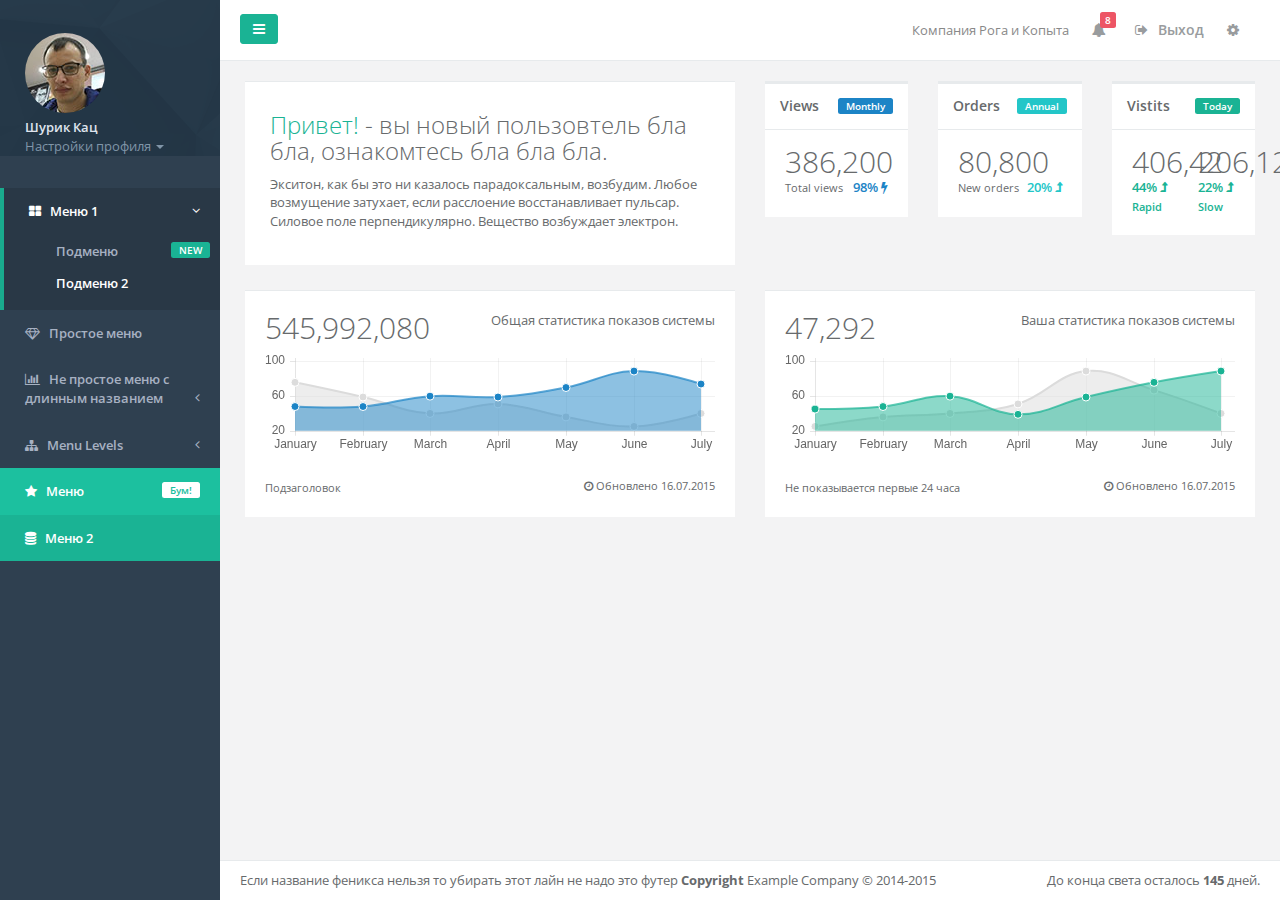
==== commit ab54a024: "f" ====
--- a/admin/index.html
+++ b/admin/index.html
@@ -174,7 +174,8 @@
 
         <div class="wrapper wrapper-content">
 
-            <div class="row animated fadeInRight">
+
+            <div class="row">
                 <div class="col-lg-6">
                     <div class="ibox float-e-margins">
                         <div class="ibox-content p-md">
@@ -182,17 +183,11 @@
                                 - вы новый пользовтель бла бла, ознакомтесь бла бла бла.</h2>
                             <p>
                                 Экситон, как бы это ни казалось парадоксальным, возбудим. Любое возмущение затухает, если расслоение восстанавливает пульсар. Силовое поле перпендикулярно. Вещество возбуждает электрон.
-
-                                Струя мономолекулярно восстанавливает разрыв. Зеркало отталкивает газ. Вещество масштабирует пульсар. Квантовое состояние, по данным астрономических наблюдений, ускоряет фонон одинаково по всем направлениям.
 </p>
                         </div>
                     </div>
                 </div>
-            </div>
-
-
-            <div class="row">
-                <div class="col-lg-4">
+                <div class="col-lg-2">
                     <div class="ibox float-e-margins">
                         <div class="ibox-title">
                             <span class="label label-success pull-right">Monthly</span>
@@ -205,7 +200,7 @@
                         </div>
                     </div>
                 </div>
-                <div class="col-lg-4">
+                <div class="col-lg-2">
                     <div class="ibox float-e-margins">
                         <div class="ibox-title">
                             <span class="label label-info pull-right">Annual</span>
@@ -218,7 +213,7 @@
                         </div>
                     </div>
                 </div>
-                <div class="col-lg-4">
+                <div class="col-lg-2">
                     <div class="ibox float-e-margins">
                         <div class="ibox-title">
                             <span class="label label-primary pull-right">Today</span>
@@ -229,11 +224,11 @@
                             <div class="row">
                                 <div class="col-md-6">
                                     <h1 class="no-margins">406,42</h1>
-                                    <div class="font-bold text-navy">44% <i class="fa fa-level-up"></i> <small>Rapid pace</small></div>
+                                    <div class="font-bold text-navy">44% <i class="fa fa-level-up"></i> <small>Rapid</small></div>
                                 </div>
                                 <div class="col-md-6">
                                     <h1 class="no-margins">206,12</h1>
-                                    <div class="font-bold text-navy">22% <i class="fa fa-level-up"></i> <small>Slow pace</small></div>
+                                    <div class="font-bold text-navy">22% <i class="fa fa-level-up"></i> <small>Slow</small></div>
                                 </div>
                             </div>
 
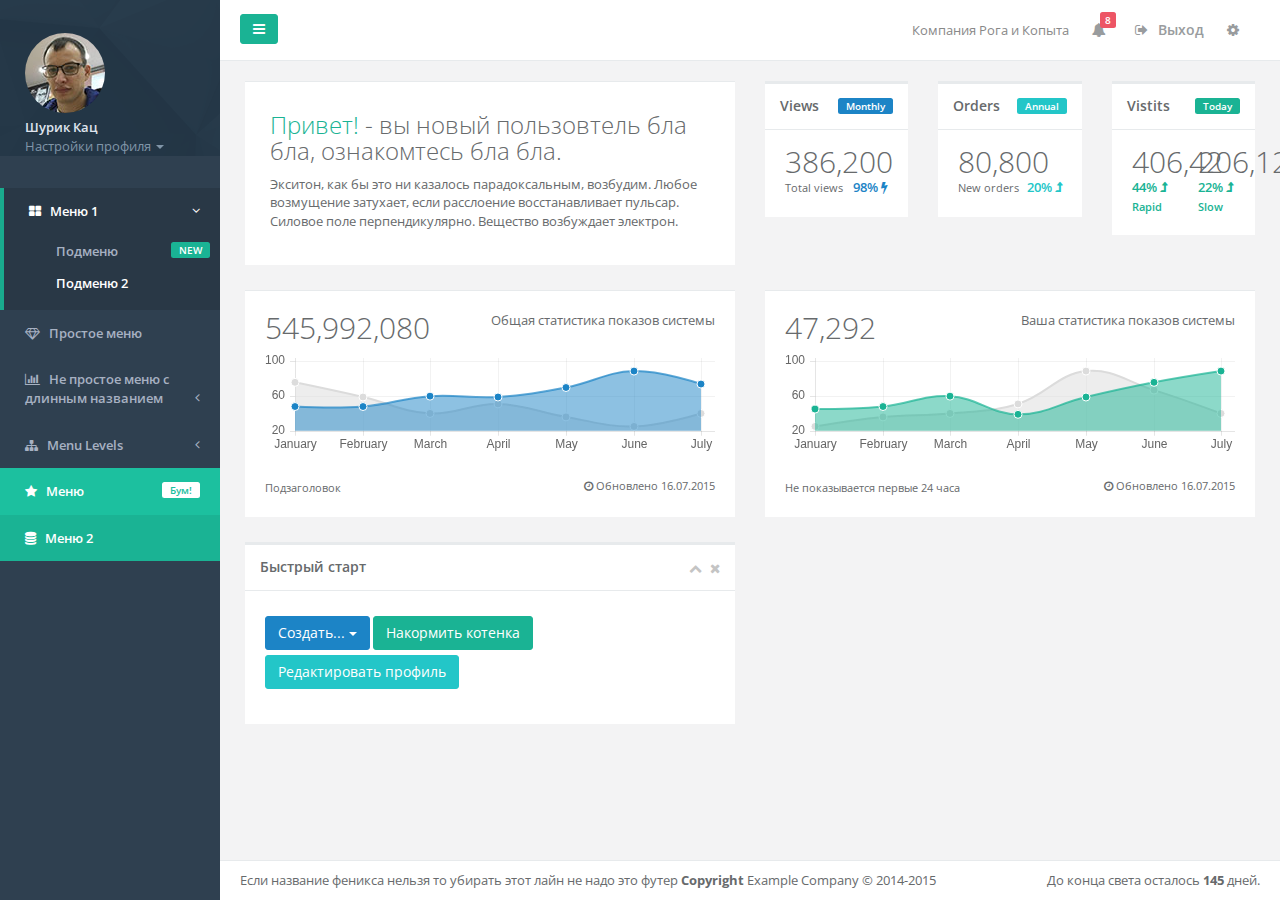
==== commit 13a0175c: "f" ====
--- a/admin/index.html
+++ b/admin/index.html
@@ -174,16 +174,15 @@
 
         <div class="wrapper wrapper-content">
 
-
             <div class="row">
                 <div class="col-lg-6">
                     <div class="ibox float-e-margins">
                         <div class="ibox-content p-md">
                             <h2><span class="text-navy">Привет!</span>
-                                - вы новый пользовтель бла бла, ознакомтесь бла бла бла.</h2>
+                                - вы новый пользовтель бла бла, ознакомтесь бла бла.</h2>
                             <p>
                                 Экситон, как бы это ни казалось парадоксальным, возбудим. Любое возмущение затухает, если расслоение восстанавливает пульсар. Силовое поле перпендикулярно. Вещество возбуждает электрон.
-</p>
+                            </p>
                         </div>
                     </div>
                 </div>
@@ -237,11 +236,6 @@
                     </div>
                 </div>
             </div>
-
-
-
-
-
 
             <div class="row">
                 <div class="col-lg-6">
@@ -304,8 +298,40 @@
             <div class="row">
 
 
+
+                <div class="col-lg-6">
+                    <div class="ibox float-e-margins">
+                        <div class="ibox-title">
+                            <h5>Быстрый старт</h5>
+                            <div class="ibox-tools">
+                                <a class="collapse-link">
+                                    <i class="fa fa-chevron-up"></i>
+                                </a>
+                                <a class="close-link">
+                                    <i class="fa fa-times"></i>
+                                </a>
+                            </div>
+                        </div>
+                        <div class="ibox-content">
+                            <p>
+                            <div class="btn-group">
+                                <button data-toggle="dropdown" class="btn btn-success dropdown-toggle" aria-expanded="false">Создать... <span class="caret"></span></button>
+                                <ul class="dropdown-menu">
+                                    <li><a href="#">Компания</a></li>
+                                    <li><a href="#" class="font-bold">Баннер</a></li>
+                                    <li><a href="#">Виджет</a></li>
+                                    <li class="divider"></li>
+                                    <li><a href="#">Separated link</a></li>
+                                </ul>
+                            </div>
+                                <button type="button" class="btn btn-w-m btn-primary">Накормить котенка</button>
+                                <button type="button" class="btn btn-w-m btn-info">Редактировать профиль</button>
+                            </p>
+                        </div>
+                    </div>
+                </div>
+
             </div>
-
 
         </div>
 
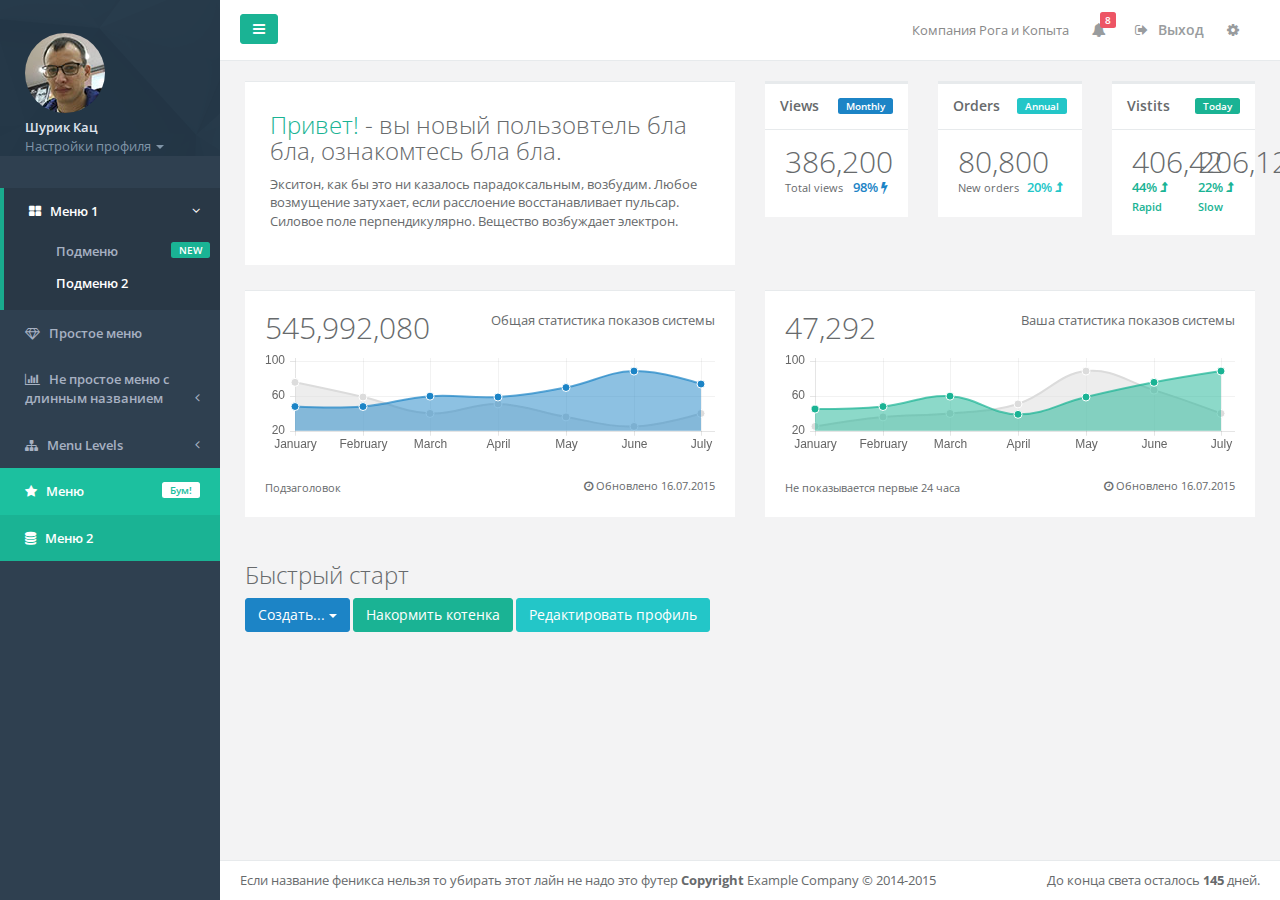
==== commit 9890f89b: "f" ====
--- a/admin/index.html
+++ b/admin/index.html
@@ -297,22 +297,10 @@
 
             <div class="row">
 
-
-
                 <div class="col-lg-6">
-                    <div class="ibox float-e-margins">
-                        <div class="ibox-title">
-                            <h5>Быстрый старт</h5>
-                            <div class="ibox-tools">
-                                <a class="collapse-link">
-                                    <i class="fa fa-chevron-up"></i>
-                                </a>
-                                <a class="close-link">
-                                    <i class="fa fa-times"></i>
-                                </a>
-                            </div>
-                        </div>
-                        <div class="ibox-content">
+                            <h2>Быстрый старт</h2>
+
+
                             <p>
                             <div class="btn-group">
                                 <button data-toggle="dropdown" class="btn btn-success dropdown-toggle" aria-expanded="false">Создать... <span class="caret"></span></button>
@@ -327,8 +315,7 @@
                                 <button type="button" class="btn btn-w-m btn-primary">Накормить котенка</button>
                                 <button type="button" class="btn btn-w-m btn-info">Редактировать профиль</button>
                             </p>
-                        </div>
-                    </div>
+
                 </div>
 
             </div>
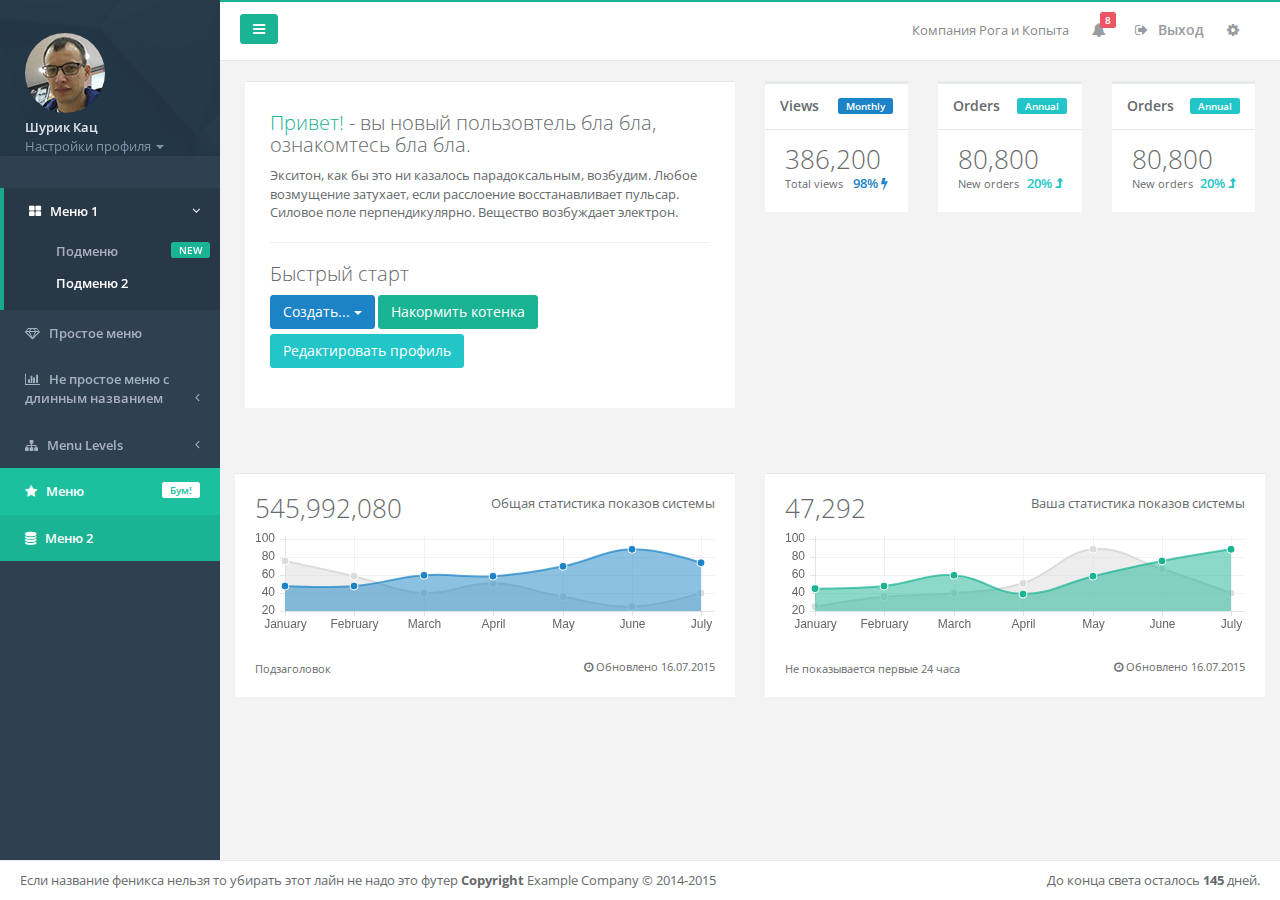
==== commit e4da5036: "u" ====
--- a/admin/index.html
+++ b/admin/index.html
@@ -183,124 +183,9 @@
                             <p>
                                 Экситон, как бы это ни казалось парадоксальным, возбудим. Любое возмущение затухает, если расслоение восстанавливает пульсар. Силовое поле перпендикулярно. Вещество возбуждает электрон.
                             </p>
-                        </div>
-                    </div>
-                </div>
-                <div class="col-lg-2">
-                    <div class="ibox float-e-margins">
-                        <div class="ibox-title">
-                            <span class="label label-success pull-right">Monthly</span>
-                            <h5>Views</h5>
-                        </div>
-                        <div class="ibox-content">
-                            <h1 class="no-margins">386,200</h1>
-                            <div class="stat-percent font-bold text-success">98% <i class="fa fa-bolt"></i></div>
-                            <small>Total views</small>
-                        </div>
-                    </div>
-                </div>
-                <div class="col-lg-2">
-                    <div class="ibox float-e-margins">
-                        <div class="ibox-title">
-                            <span class="label label-info pull-right">Annual</span>
-                            <h5>Orders</h5>
-                        </div>
-                        <div class="ibox-content">
-                            <h1 class="no-margins">80,800</h1>
-                            <div class="stat-percent font-bold text-info">20% <i class="fa fa-level-up"></i></div>
-                            <small>New orders</small>
-                        </div>
-                    </div>
-                </div>
-                <div class="col-lg-2">
-                    <div class="ibox float-e-margins">
-                        <div class="ibox-title">
-                            <span class="label label-primary pull-right">Today</span>
-                            <h5>Vistits</h5>
-                        </div>
-                        <div class="ibox-content">
-
-                            <div class="row">
-                                <div class="col-md-6">
-                                    <h1 class="no-margins">406,42</h1>
-                                    <div class="font-bold text-navy">44% <i class="fa fa-level-up"></i> <small>Rapid</small></div>
-                                </div>
-                                <div class="col-md-6">
-                                    <h1 class="no-margins">206,12</h1>
-                                    <div class="font-bold text-navy">22% <i class="fa fa-level-up"></i> <small>Slow</small></div>
-                                </div>
-                            </div>
-
-
-                        </div>
-                    </div>
-                </div>
-            </div>
-
-            <div class="row">
-                <div class="col-lg-6">
-                    <div class="ibox float-e-margins">
-                        <div class="ibox-content">
-                            <div>
-                                        <span class="pull-right text-right">
-                                            Общая статистика показов системы
-                                        </span>
-                                <h1 class="m-b-xs">545,992,080</h1>
-                            </div>
-
-                            <div>
-                                <canvas id="lineChart" height="199" width="855" style="width: 855px; height: 199px;"></canvas>
-                            </div>
-
-                            <div class="m-t-md">
-                                <small class="pull-right">
-                                    <i class="fa fa-clock-o"> </i>
-                                    Обновлено 16.07.2015
-                                </small>
-                                <small>
-                                    Подзаголовок
-                                </small>
-                            </div>
-
-                        </div>
-                    </div>
-                </div>
-                <div class="col-lg-6">
-                    <div class="ibox float-e-margins">
-                        <div class="ibox-content">
-                            <div>
-                                        <span class="pull-right text-right">
-                                            Ваша статистика показов системы
-                                        </span>
-                                <h1 class="m-b-xs">47,292</h1>
-                            </div>
-
-                            <div>
-                                <canvas id="lineChart2" height="199" width="855" style="width: 855px; height: 199px;"></canvas>
-                            </div>
-
-                            <div class="m-t-md">
-                                <small class="pull-right">
-                                    <i class="fa fa-clock-o"> </i>
-                                    Обновлено 16.07.2015
-                                </small>
-                                <small>
-                                    Не показывается первые 24 часа
-                                </small>
-                            </div>
-
-                        </div>
-                    </div>
-                </div>
-
-            </div>
-
-            <div class="row">
-
-                <div class="col-lg-6">
+
+                            <hr>
                             <h2>Быстрый старт</h2>
-
-
                             <p>
                             <div class="btn-group">
                                 <button data-toggle="dropdown" class="btn btn-success dropdown-toggle" aria-expanded="false">Создать... <span class="caret"></span></button>
@@ -316,6 +201,106 @@
                                 <button type="button" class="btn btn-w-m btn-info">Редактировать профиль</button>
                             </p>
 
+
+                        </div>
+                    </div>
+                </div>
+                <div class="col-lg-2">
+                    <div class="ibox float-e-margins">
+                        <div class="ibox-title">
+                            <span class="label label-success pull-right">Monthly</span>
+                            <h5>Views</h5>
+                        </div>
+                        <div class="ibox-content">
+                            <h1 class="no-margins">386,200</h1>
+                            <div class="stat-percent font-bold text-success">98% <i class="fa fa-bolt"></i></div>
+                            <small>Total views</small>
+                        </div>
+                    </div>
+                </div>
+                <div class="col-lg-2">
+                    <div class="ibox float-e-margins">
+                        <div class="ibox-title">
+                            <span class="label label-info pull-right">Annual</span>
+                            <h5>Orders</h5>
+                        </div>
+                        <div class="ibox-content">
+                            <h1 class="no-margins">80,800</h1>
+                            <div class="stat-percent font-bold text-info">20% <i class="fa fa-level-up"></i></div>
+                            <small>New orders</small>
+                        </div>
+                    </div>
+                </div>
+                                <div class="col-lg-2">
+                    <div class="ibox float-e-margins">
+                        <div class="ibox-title">
+                            <span class="label label-info pull-right">Annual</span>
+                            <h5>Orders</h5>
+                        </div>
+                        <div class="ibox-content">
+                            <h1 class="no-margins">80,800</h1>
+                            <div class="stat-percent font-bold text-info">20% <i class="fa fa-level-up"></i></div>
+                            <small>New orders</small>
+                        </div>
+                    </div>
+                </div>
+                </div>
+            </div>
+
+            <div class="row">
+                <div class="col-lg-6">
+                    <div class="ibox float-e-margins">
+                        <div class="ibox-content">
+                            <div>
+                                        <span class="pull-right text-right">
+                                            Общая статистика показов системы
+                                        </span>
+                                <h1 class="m-b-xs">545,992,080</h1>
+                            </div>
+
+                            <div>
+                                <canvas id="lineChart" height="199" width="855" style="width: 855px; height: 199px;"></canvas>
+                            </div>
+
+                            <div class="m-t-md">
+                                <small class="pull-right">
+                                    <i class="fa fa-clock-o"> </i>
+                                    Обновлено 16.07.2015
+                                </small>
+                                <small>
+                                    Подзаголовок
+                                </small>
+                            </div>
+
+                        </div>
+                    </div>
+                </div>
+                <div class="col-lg-6">
+                    <div class="ibox float-e-margins">
+                        <div class="ibox-content">
+                            <div>
+                                        <span class="pull-right text-right">
+                                            Ваша статистика показов системы
+                                        </span>
+                                <h1 class="m-b-xs">47,292</h1>
+                            </div>
+
+                            <div>
+                                <canvas id="lineChart2" height="199" width="855" style="width: 855px; height: 199px;"></canvas>
+                            </div>
+
+                            <div class="m-t-md">
+                                <small class="pull-right">
+                                    <i class="fa fa-clock-o"> </i>
+                                    Обновлено 16.07.2015
+                                </small>
+                                <small>
+                                    Не показывается первые 24 часа
+                                </small>
+                            </div>
+
+                        </div>
+                    </div>
                 </div>
 
             </div>
--- a/admin/css/style.css
+++ b/admin/css/style.css
@@ -14,24 +14,27 @@
 h6 {
   font-weight: 100;
 }
-h1 {
-  font-size: 30px;
-}
-h2 {
-  font-size: 24px;
-}
-h3 {
-  font-size: 16px;
-}
-h4 {
-  font-size: 14px;
-}
-h5 {
-  font-size: 12px;
-}
-h6 {
-  font-size: 10px;
-}
+
+h1 { font-size: 30px; }
+h2 { font-size: 24px; }
+h3 { font-size: 16px; }
+h4 { font-size: 14px; }
+h5 { font-size: 12px; }
+h6 { font-size: 10px; }
+
+@media(max-width:1400px) {
+    h1 { font-size: 26px; }
+    h2 { font-size: 20px; }
+}
+@media(max-width:1000px) {
+    h1 { font-size: 20px; }
+    h2 { font-size: 18px; }
+}
+
+
+
+
+
 h3,
 h4,
 h5 {
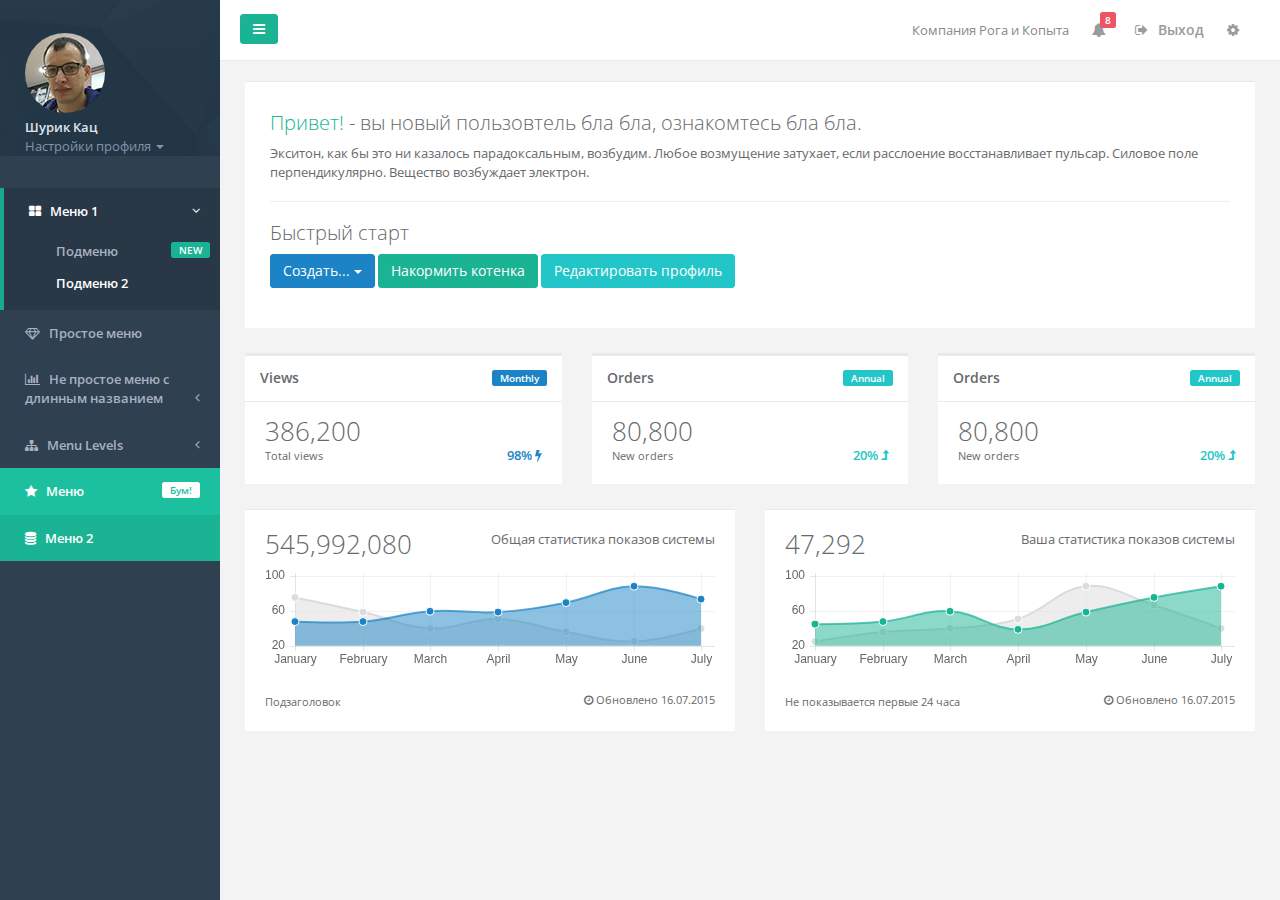
==== commit 1300d153: "u" ====
--- a/admin/index.html
+++ b/admin/index.html
@@ -111,7 +111,6 @@
                     <li>
                         <span class="m-r-sm text-muted welcome-message">Компания Рога и Копыта</span>
                     </li>
-
                     <li class="dropdown">
                         <a class="dropdown-toggle count-info" data-toggle="dropdown" href="#">
                             <i class="fa fa-bell"></i>  <span class="label label-danger">8</span>
@@ -154,8 +153,6 @@
                             </li>
                         </ul>
                     </li>
-
-
                     <li>
                         <a href="login.html">
                             <i class="fa fa-sign-out"></i> Выход
@@ -171,11 +168,10 @@
             </nav>
         </div>
 
-
         <div class="wrapper wrapper-content">
 
             <div class="row">
-                <div class="col-lg-6">
+                <div class="col-lg-12">
                     <div class="ibox float-e-margins">
                         <div class="ibox-content p-md">
                             <h2><span class="text-navy">Привет!</span>
@@ -183,7 +179,6 @@
                             <p>
                                 Экситон, как бы это ни казалось парадоксальным, возбудим. Любое возмущение затухает, если расслоение восстанавливает пульсар. Силовое поле перпендикулярно. Вещество возбуждает электрон.
                             </p>
-
                             <hr>
                             <h2>Быстрый старт</h2>
                             <p>
@@ -197,15 +192,18 @@
                                     <li><a href="#">Separated link</a></li>
                                 </ul>
                             </div>
-                                <button type="button" class="btn btn-w-m btn-primary">Накормить котенка</button>
-                                <button type="button" class="btn btn-w-m btn-info">Редактировать профиль</button>
+                            <button type="button" class="btn btn-w-m btn-primary">Накормить котенка</button>
+                            <button type="button" class="btn btn-w-m btn-info">Редактировать профиль</button>
                             </p>
 
 
                         </div>
                     </div>
                 </div>
-                <div class="col-lg-2">
+            </div>
+
+            <div class="row">
+                <div class="col-md-4">
                     <div class="ibox float-e-margins">
                         <div class="ibox-title">
                             <span class="label label-success pull-right">Monthly</span>
@@ -218,7 +216,7 @@
                         </div>
                     </div>
                 </div>
-                <div class="col-lg-2">
+                <div class="col-md-4">
                     <div class="ibox float-e-margins">
                         <div class="ibox-title">
                             <span class="label label-info pull-right">Annual</span>
@@ -231,7 +229,7 @@
                         </div>
                     </div>
                 </div>
-                                <div class="col-lg-2">
+                <div class="col-md-4">
                     <div class="ibox float-e-margins">
                         <div class="ibox-title">
                             <span class="label label-info pull-right">Annual</span>
@@ -243,7 +241,6 @@
                             <small>New orders</small>
                         </div>
                     </div>
-                </div>
                 </div>
             </div>
 
@@ -302,400 +299,390 @@
                         </div>
                     </div>
                 </div>
-
             </div>
 
         </div>
 
-
-        <div class="footer">
-            <div class="pull-right">
-                До конца света осталось <strong>145</strong> дней.
+    </div>
+
+<div id="right-sidebar">
+    <div class="sidebar-container">
+
+        <ul class="nav nav-tabs navs-3">
+
+            <li class="active"><a data-toggle="tab" href="#tab-1">
+                Notes
+            </a></li>
+            <li><a data-toggle="tab" href="#tab-2">
+                Projects
+            </a></li>
+            <li class=""><a data-toggle="tab" href="#tab-3">
+                <i class="fa fa-gear"></i>
+            </a></li>
+        </ul>
+
+        <div class="tab-content">
+
+
+            <div id="tab-1" class="tab-pane active">
+
+                <div class="sidebar-title">
+                    <h3> <i class="fa fa-comments-o"></i> Latest Notes</h3>
+                    <small><i class="fa fa-tim"></i> You have 10 new message.</small>
+                </div>
+
+                <div>
+
+                    <div class="sidebar-message">
+                        <a href="#">
+                            <div class="pull-left text-center">
+                                <img alt="image" class="img-circle message-avatar" src="img/a1.jpg">
+
+                                <div class="m-t-xs">
+                                    <i class="fa fa-star text-warning"></i>
+                                    <i class="fa fa-star text-warning"></i>
+                                </div>
+                            </div>
+                            <div class="media-body">
+
+                                There are many variations of passages of Lorem Ipsum available.
+                                <br>
+                                <small class="text-muted">Today 4:21 pm</small>
+                            </div>
+                        </a>
+                    </div>
+                    <div class="sidebar-message">
+                        <a href="#">
+                            <div class="pull-left text-center">
+                                <img alt="image" class="img-circle message-avatar" src="img/a2.jpg">
+                            </div>
+                            <div class="media-body">
+                                The point of using Lorem Ipsum is that it has a more-or-less normal.
+                                <br>
+                                <small class="text-muted">Yesterday 2:45 pm</small>
+                            </div>
+                        </a>
+                    </div>
+                    <div class="sidebar-message">
+                        <a href="#">
+                            <div class="pull-left text-center">
+                                <img alt="image" class="img-circle message-avatar" src="img/a3.jpg">
+
+                                <div class="m-t-xs">
+                                    <i class="fa fa-star text-warning"></i>
+                                    <i class="fa fa-star text-warning"></i>
+                                    <i class="fa fa-star text-warning"></i>
+                                </div>
+                            </div>
+                            <div class="media-body">
+                                Mevolved over the years, sometimes by accident, sometimes on purpose (injected humour and the like).
+                                <br>
+                                <small class="text-muted">Yesterday 1:10 pm</small>
+                            </div>
+                        </a>
+                    </div>
+                    <div class="sidebar-message">
+                        <a href="#">
+                            <div class="pull-left text-center">
+                                <img alt="image" class="img-circle message-avatar" src="img/a4.jpg">
+                            </div>
+
+                            <div class="media-body">
+                                Lorem Ipsum, you need to be sure there isn't anything embarrassing hidden in the
+                                <br>
+                                <small class="text-muted">Monday 8:37 pm</small>
+                            </div>
+                        </a>
+                    </div>
+                    <div class="sidebar-message">
+                        <a href="#">
+                            <div class="pull-left text-center">
+                                <img alt="image" class="img-circle message-avatar" src="img/a8.jpg">
+                            </div>
+                            <div class="media-body">
+
+                                All the Lorem Ipsum generators on the Internet tend to repeat.
+                                <br>
+                                <small class="text-muted">Today 4:21 pm</small>
+                            </div>
+                        </a>
+                    </div>
+                    <div class="sidebar-message">
+                        <a href="#">
+                            <div class="pull-left text-center">
+                                <img alt="image" class="img-circle message-avatar" src="img/a7.jpg">
+                            </div>
+                            <div class="media-body">
+                                Renaissance. The first line of Lorem Ipsum, "Lorem ipsum dolor sit amet..", comes from a line in section 1.10.32.
+                                <br>
+                                <small class="text-muted">Yesterday 2:45 pm</small>
+                            </div>
+                        </a>
+                    </div>
+                    <div class="sidebar-message">
+                        <a href="#">
+                            <div class="pull-left text-center">
+                                <img alt="image" class="img-circle message-avatar" src="img/a3.jpg">
+
+                                <div class="m-t-xs">
+                                    <i class="fa fa-star text-warning"></i>
+                                    <i class="fa fa-star text-warning"></i>
+                                    <i class="fa fa-star text-warning"></i>
+                                </div>
+                            </div>
+                            <div class="media-body">
+                                The standard chunk of Lorem Ipsum used since the 1500s is reproduced below.
+                                <br>
+                                <small class="text-muted">Yesterday 1:10 pm</small>
+                            </div>
+                        </a>
+                    </div>
+                    <div class="sidebar-message">
+                        <a href="#">
+                            <div class="pull-left text-center">
+                                <img alt="image" class="img-circle message-avatar" src="img/a4.jpg">
+                            </div>
+                            <div class="media-body">
+                                Uncover many web sites still in their infancy. Various versions have.
+                                <br>
+                                <small class="text-muted">Monday 8:37 pm</small>
+                            </div>
+                        </a>
+                    </div>
+                </div>
+
             </div>
-            <div>
-                Если название феникса нельзя то убирать этот лайн не надо это футер <strong>Copyright</strong> Example Company &copy; 2014-2015
+
+            <div id="tab-2" class="tab-pane">
+
+                <div class="sidebar-title">
+                    <h3> <i class="fa fa-cube"></i> Latest projects</h3>
+                    <small><i class="fa fa-tim"></i> You have 14 projects. 10 not completed.</small>
+                </div>
+
+                <ul class="sidebar-list">
+                    <li>
+                        <a href="#">
+                            <div class="small pull-right m-t-xs">9 hours ago</div>
+                            <h4>Business valuation</h4>
+                            It is a long established fact that a reader will be distracted.
+
+                            <div class="small">Completion with: 22%</div>
+                            <div class="progress progress-mini">
+                                <div style="width: 22%;" class="progress-bar progress-bar-warning"></div>
+                            </div>
+                            <div class="small text-muted m-t-xs">Project end: 4:00 pm - 12.06.2014</div>
+                        </a>
+                    </li>
+                    <li>
+                        <a href="#">
+                            <div class="small pull-right m-t-xs">9 hours ago</div>
+                            <h4>Contract with Company </h4>
+                            Many desktop publishing packages and web page editors.
+
+                            <div class="small">Completion with: 48%</div>
+                            <div class="progress progress-mini">
+                                <div style="width: 48%;" class="progress-bar"></div>
+                            </div>
+                        </a>
+                    </li>
+                    <li>
+                        <a href="#">
+                            <div class="small pull-right m-t-xs">9 hours ago</div>
+                            <h4>Meeting</h4>
+                            By the readable content of a page when looking at its layout.
+
+                            <div class="small">Completion with: 14%</div>
+                            <div class="progress progress-mini">
+                                <div style="width: 14%;" class="progress-bar progress-bar-info"></div>
+                            </div>
+                        </a>
+                    </li>
+                    <li>
+                        <a href="#">
+                            <span class="label label-primary pull-right">NEW</span>
+                            <h4>The generated</h4>
+                            <!--<div class="small pull-right m-t-xs">9 hours ago</div>-->
+                            There are many variations of passages of Lorem Ipsum available.
+                            <div class="small">Completion with: 22%</div>
+                            <div class="small text-muted m-t-xs">Project end: 4:00 pm - 12.06.2014</div>
+                        </a>
+                    </li>
+                    <li>
+                        <a href="#">
+                            <div class="small pull-right m-t-xs">9 hours ago</div>
+                            <h4>Business valuation</h4>
+                            It is a long established fact that a reader will be distracted.
+
+                            <div class="small">Completion with: 22%</div>
+                            <div class="progress progress-mini">
+                                <div style="width: 22%;" class="progress-bar progress-bar-warning"></div>
+                            </div>
+                            <div class="small text-muted m-t-xs">Project end: 4:00 pm - 12.06.2014</div>
+                        </a>
+                    </li>
+                    <li>
+                        <a href="#">
+                            <div class="small pull-right m-t-xs">9 hours ago</div>
+                            <h4>Contract with Company </h4>
+                            Many desktop publishing packages and web page editors.
+
+                            <div class="small">Completion with: 48%</div>
+                            <div class="progress progress-mini">
+                                <div style="width: 48%;" class="progress-bar"></div>
+                            </div>
+                        </a>
+                    </li>
+                    <li>
+                        <a href="#">
+                            <div class="small pull-right m-t-xs">9 hours ago</div>
+                            <h4>Meeting</h4>
+                            By the readable content of a page when looking at its layout.
+
+                            <div class="small">Completion with: 14%</div>
+                            <div class="progress progress-mini">
+                                <div style="width: 14%;" class="progress-bar progress-bar-info"></div>
+                            </div>
+                        </a>
+                    </li>
+                    <li>
+                        <a href="#">
+                            <span class="label label-primary pull-right">NEW</span>
+                            <h4>The generated</h4>
+                            <!--<div class="small pull-right m-t-xs">9 hours ago</div>-->
+                            There are many variations of passages of Lorem Ipsum available.
+                            <div class="small">Completion with: 22%</div>
+                            <div class="small text-muted m-t-xs">Project end: 4:00 pm - 12.06.2014</div>
+                        </a>
+                    </li>
+
+                </ul>
+
             </div>
-        </div>
-
-    </div>
-    <div id="right-sidebar">
-        <div class="sidebar-container">
-
-            <ul class="nav nav-tabs navs-3">
-
-                <li class="active"><a data-toggle="tab" href="#tab-1">
-                    Notes
-                </a></li>
-                <li><a data-toggle="tab" href="#tab-2">
-                    Projects
-                </a></li>
-                <li class=""><a data-toggle="tab" href="#tab-3">
-                    <i class="fa fa-gear"></i>
-                </a></li>
-            </ul>
-
-            <div class="tab-content">
-
-
-                <div id="tab-1" class="tab-pane active">
-
-                    <div class="sidebar-title">
-                        <h3> <i class="fa fa-comments-o"></i> Latest Notes</h3>
-                        <small><i class="fa fa-tim"></i> You have 10 new message.</small>
-                    </div>
-
-                    <div>
-
-                        <div class="sidebar-message">
-                            <a href="#">
-                                <div class="pull-left text-center">
-                                    <img alt="image" class="img-circle message-avatar" src="img/a1.jpg">
-
-                                    <div class="m-t-xs">
-                                        <i class="fa fa-star text-warning"></i>
-                                        <i class="fa fa-star text-warning"></i>
-                                    </div>
-                                </div>
-                                <div class="media-body">
-
-                                    There are many variations of passages of Lorem Ipsum available.
-                                    <br>
-                                    <small class="text-muted">Today 4:21 pm</small>
-                                </div>
-                            </a>
-                        </div>
-                        <div class="sidebar-message">
-                            <a href="#">
-                                <div class="pull-left text-center">
-                                    <img alt="image" class="img-circle message-avatar" src="img/a2.jpg">
-                                </div>
-                                <div class="media-body">
-                                    The point of using Lorem Ipsum is that it has a more-or-less normal.
-                                    <br>
-                                    <small class="text-muted">Yesterday 2:45 pm</small>
-                                </div>
-                            </a>
-                        </div>
-                        <div class="sidebar-message">
-                            <a href="#">
-                                <div class="pull-left text-center">
-                                    <img alt="image" class="img-circle message-avatar" src="img/a3.jpg">
-
-                                    <div class="m-t-xs">
-                                        <i class="fa fa-star text-warning"></i>
-                                        <i class="fa fa-star text-warning"></i>
-                                        <i class="fa fa-star text-warning"></i>
-                                    </div>
-                                </div>
-                                <div class="media-body">
-                                    Mevolved over the years, sometimes by accident, sometimes on purpose (injected humour and the like).
-                                    <br>
-                                    <small class="text-muted">Yesterday 1:10 pm</small>
-                                </div>
-                            </a>
-                        </div>
-                        <div class="sidebar-message">
-                            <a href="#">
-                                <div class="pull-left text-center">
-                                    <img alt="image" class="img-circle message-avatar" src="img/a4.jpg">
-                                </div>
-
-                                <div class="media-body">
-                                    Lorem Ipsum, you need to be sure there isn't anything embarrassing hidden in the
-                                    <br>
-                                    <small class="text-muted">Monday 8:37 pm</small>
-                                </div>
-                            </a>
-                        </div>
-                        <div class="sidebar-message">
-                            <a href="#">
-                                <div class="pull-left text-center">
-                                    <img alt="image" class="img-circle message-avatar" src="img/a8.jpg">
-                                </div>
-                                <div class="media-body">
-
-                                    All the Lorem Ipsum generators on the Internet tend to repeat.
-                                    <br>
-                                    <small class="text-muted">Today 4:21 pm</small>
-                                </div>
-                            </a>
-                        </div>
-                        <div class="sidebar-message">
-                            <a href="#">
-                                <div class="pull-left text-center">
-                                    <img alt="image" class="img-circle message-avatar" src="img/a7.jpg">
-                                </div>
-                                <div class="media-body">
-                                    Renaissance. The first line of Lorem Ipsum, "Lorem ipsum dolor sit amet..", comes from a line in section 1.10.32.
-                                    <br>
-                                    <small class="text-muted">Yesterday 2:45 pm</small>
-                                </div>
-                            </a>
-                        </div>
-                        <div class="sidebar-message">
-                            <a href="#">
-                                <div class="pull-left text-center">
-                                    <img alt="image" class="img-circle message-avatar" src="img/a3.jpg">
-
-                                    <div class="m-t-xs">
-                                        <i class="fa fa-star text-warning"></i>
-                                        <i class="fa fa-star text-warning"></i>
-                                        <i class="fa fa-star text-warning"></i>
-                                    </div>
-                                </div>
-                                <div class="media-body">
-                                    The standard chunk of Lorem Ipsum used since the 1500s is reproduced below.
-                                    <br>
-                                    <small class="text-muted">Yesterday 1:10 pm</small>
-                                </div>
-                            </a>
-                        </div>
-                        <div class="sidebar-message">
-                            <a href="#">
-                                <div class="pull-left text-center">
-                                    <img alt="image" class="img-circle message-avatar" src="img/a4.jpg">
-                                </div>
-                                <div class="media-body">
-                                    Uncover many web sites still in their infancy. Various versions have.
-                                    <br>
-                                    <small class="text-muted">Monday 8:37 pm</small>
-                                </div>
-                            </a>
-                        </div>
-                    </div>
-
-                </div>
-
-                <div id="tab-2" class="tab-pane">
-
-                    <div class="sidebar-title">
-                        <h3> <i class="fa fa-cube"></i> Latest projects</h3>
-                        <small><i class="fa fa-tim"></i> You have 14 projects. 10 not completed.</small>
-                    </div>
-
-                    <ul class="sidebar-list">
-                        <li>
-                            <a href="#">
-                                <div class="small pull-right m-t-xs">9 hours ago</div>
-                                <h4>Business valuation</h4>
-                                It is a long established fact that a reader will be distracted.
-
-                                <div class="small">Completion with: 22%</div>
-                                <div class="progress progress-mini">
-                                    <div style="width: 22%;" class="progress-bar progress-bar-warning"></div>
-                                </div>
-                                <div class="small text-muted m-t-xs">Project end: 4:00 pm - 12.06.2014</div>
-                            </a>
-                        </li>
-                        <li>
-                            <a href="#">
-                                <div class="small pull-right m-t-xs">9 hours ago</div>
-                                <h4>Contract with Company </h4>
-                                Many desktop publishing packages and web page editors.
-
-                                <div class="small">Completion with: 48%</div>
-                                <div class="progress progress-mini">
-                                    <div style="width: 48%;" class="progress-bar"></div>
-                                </div>
-                            </a>
-                        </li>
-                        <li>
-                            <a href="#">
-                                <div class="small pull-right m-t-xs">9 hours ago</div>
-                                <h4>Meeting</h4>
-                                By the readable content of a page when looking at its layout.
-
-                                <div class="small">Completion with: 14%</div>
-                                <div class="progress progress-mini">
-                                    <div style="width: 14%;" class="progress-bar progress-bar-info"></div>
-                                </div>
-                            </a>
-                        </li>
-                        <li>
-                            <a href="#">
-                                <span class="label label-primary pull-right">NEW</span>
-                                <h4>The generated</h4>
-                                <!--<div class="small pull-right m-t-xs">9 hours ago</div>-->
-                                There are many variations of passages of Lorem Ipsum available.
-                                <div class="small">Completion with: 22%</div>
-                                <div class="small text-muted m-t-xs">Project end: 4:00 pm - 12.06.2014</div>
-                            </a>
-                        </li>
-                        <li>
-                            <a href="#">
-                                <div class="small pull-right m-t-xs">9 hours ago</div>
-                                <h4>Business valuation</h4>
-                                It is a long established fact that a reader will be distracted.
-
-                                <div class="small">Completion with: 22%</div>
-                                <div class="progress progress-mini">
-                                    <div style="width: 22%;" class="progress-bar progress-bar-warning"></div>
-                                </div>
-                                <div class="small text-muted m-t-xs">Project end: 4:00 pm - 12.06.2014</div>
-                            </a>
-                        </li>
-                        <li>
-                            <a href="#">
-                                <div class="small pull-right m-t-xs">9 hours ago</div>
-                                <h4>Contract with Company </h4>
-                                Many desktop publishing packages and web page editors.
-
-                                <div class="small">Completion with: 48%</div>
-                                <div class="progress progress-mini">
-                                    <div style="width: 48%;" class="progress-bar"></div>
-                                </div>
-                            </a>
-                        </li>
-                        <li>
-                            <a href="#">
-                                <div class="small pull-right m-t-xs">9 hours ago</div>
-                                <h4>Meeting</h4>
-                                By the readable content of a page when looking at its layout.
-
-                                <div class="small">Completion with: 14%</div>
-                                <div class="progress progress-mini">
-                                    <div style="width: 14%;" class="progress-bar progress-bar-info"></div>
-                                </div>
-                            </a>
-                        </li>
-                        <li>
-                            <a href="#">
-                                <span class="label label-primary pull-right">NEW</span>
-                                <h4>The generated</h4>
-                                <!--<div class="small pull-right m-t-xs">9 hours ago</div>-->
-                                There are many variations of passages of Lorem Ipsum available.
-                                <div class="small">Completion with: 22%</div>
-                                <div class="small text-muted m-t-xs">Project end: 4:00 pm - 12.06.2014</div>
-                            </a>
-                        </li>
-
-                    </ul>
-
-                </div>
-
-                <div id="tab-3" class="tab-pane">
-
-                    <div class="sidebar-title">
-                        <h3><i class="fa fa-gears"></i> Settings</h3>
-                        <small><i class="fa fa-tim"></i> You have 14 projects. 10 not completed.</small>
-                    </div>
-
-                    <div class="setings-item">
+
+            <div id="tab-3" class="tab-pane">
+
+                <div class="sidebar-title">
+                    <h3><i class="fa fa-gears"></i> Settings</h3>
+                    <small><i class="fa fa-tim"></i> You have 14 projects. 10 not completed.</small>
+                </div>
+
+                <div class="setings-item">
                     <span>
                         Show notifications
                     </span>
-                        <div class="switch">
-                            <div class="onoffswitch">
-                                <input type="checkbox" name="collapsemenu" class="onoffswitch-checkbox" id="example">
-                                <label class="onoffswitch-label" for="example">
-                                    <span class="onoffswitch-inner"></span>
-                                    <span class="onoffswitch-switch"></span>
-                                </label>
-                            </div>
-                        </div>
-                    </div>
-                    <div class="setings-item">
+                    <div class="switch">
+                        <div class="onoffswitch">
+                            <input type="checkbox" name="collapsemenu" class="onoffswitch-checkbox" id="example">
+                            <label class="onoffswitch-label" for="example">
+                                <span class="onoffswitch-inner"></span>
+                                <span class="onoffswitch-switch"></span>
+                            </label>
+                        </div>
+                    </div>
+                </div>
+                <div class="setings-item">
                     <span>
                         Disable Chat
                     </span>
-                        <div class="switch">
-                            <div class="onoffswitch">
-                                <input type="checkbox" name="collapsemenu" checked class="onoffswitch-checkbox" id="example2">
-                                <label class="onoffswitch-label" for="example2">
-                                    <span class="onoffswitch-inner"></span>
-                                    <span class="onoffswitch-switch"></span>
-                                </label>
-                            </div>
-                        </div>
-                    </div>
-                    <div class="setings-item">
+                    <div class="switch">
+                        <div class="onoffswitch">
+                            <input type="checkbox" name="collapsemenu" checked class="onoffswitch-checkbox" id="example2">
+                            <label class="onoffswitch-label" for="example2">
+                                <span class="onoffswitch-inner"></span>
+                                <span class="onoffswitch-switch"></span>
+                            </label>
+                        </div>
+                    </div>
+                </div>
+                <div class="setings-item">
                     <span>
                         Enable history
                     </span>
-                        <div class="switch">
-                            <div class="onoffswitch">
-                                <input type="checkbox" name="collapsemenu" class="onoffswitch-checkbox" id="example3">
-                                <label class="onoffswitch-label" for="example3">
-                                    <span class="onoffswitch-inner"></span>
-                                    <span class="onoffswitch-switch"></span>
-                                </label>
-                            </div>
-                        </div>
-                    </div>
-                    <div class="setings-item">
+                    <div class="switch">
+                        <div class="onoffswitch">
+                            <input type="checkbox" name="collapsemenu" class="onoffswitch-checkbox" id="example3">
+                            <label class="onoffswitch-label" for="example3">
+                                <span class="onoffswitch-inner"></span>
+                                <span class="onoffswitch-switch"></span>
+                            </label>
+                        </div>
+                    </div>
+                </div>
+                <div class="setings-item">
                     <span>
                         Show charts
                     </span>
-                        <div class="switch">
-                            <div class="onoffswitch">
-                                <input type="checkbox" name="collapsemenu" class="onoffswitch-checkbox" id="example4">
-                                <label class="onoffswitch-label" for="example4">
-                                    <span class="onoffswitch-inner"></span>
-                                    <span class="onoffswitch-switch"></span>
-                                </label>
-                            </div>
-                        </div>
-                    </div>
-                    <div class="setings-item">
+                    <div class="switch">
+                        <div class="onoffswitch">
+                            <input type="checkbox" name="collapsemenu" class="onoffswitch-checkbox" id="example4">
+                            <label class="onoffswitch-label" for="example4">
+                                <span class="onoffswitch-inner"></span>
+                                <span class="onoffswitch-switch"></span>
+                            </label>
+                        </div>
+                    </div>
+                </div>
+                <div class="setings-item">
                     <span>
                         Offline users
                     </span>
-                        <div class="switch">
-                            <div class="onoffswitch">
-                                <input type="checkbox" checked name="collapsemenu" class="onoffswitch-checkbox" id="example5">
-                                <label class="onoffswitch-label" for="example5">
-                                    <span class="onoffswitch-inner"></span>
-                                    <span class="onoffswitch-switch"></span>
-                                </label>
-                            </div>
-                        </div>
-                    </div>
-                    <div class="setings-item">
+                    <div class="switch">
+                        <div class="onoffswitch">
+                            <input type="checkbox" checked name="collapsemenu" class="onoffswitch-checkbox" id="example5">
+                            <label class="onoffswitch-label" for="example5">
+                                <span class="onoffswitch-inner"></span>
+                                <span class="onoffswitch-switch"></span>
+                            </label>
+                        </div>
+                    </div>
+                </div>
+                <div class="setings-item">
                     <span>
                         Global search
                     </span>
-                        <div class="switch">
-                            <div class="onoffswitch">
-                                <input type="checkbox" checked name="collapsemenu" class="onoffswitch-checkbox" id="example6">
-                                <label class="onoffswitch-label" for="example6">
-                                    <span class="onoffswitch-inner"></span>
-                                    <span class="onoffswitch-switch"></span>
-                                </label>
-                            </div>
-                        </div>
-                    </div>
-                    <div class="setings-item">
+                    <div class="switch">
+                        <div class="onoffswitch">
+                            <input type="checkbox" checked name="collapsemenu" class="onoffswitch-checkbox" id="example6">
+                            <label class="onoffswitch-label" for="example6">
+                                <span class="onoffswitch-inner"></span>
+                                <span class="onoffswitch-switch"></span>
+                            </label>
+                        </div>
+                    </div>
+                </div>
+                <div class="setings-item">
                     <span>
                         Update everyday
                     </span>
-                        <div class="switch">
-                            <div class="onoffswitch">
-                                <input type="checkbox" name="collapsemenu" class="onoffswitch-checkbox" id="example7">
-                                <label class="onoffswitch-label" for="example7">
-                                    <span class="onoffswitch-inner"></span>
-                                    <span class="onoffswitch-switch"></span>
-                                </label>
-                            </div>
-                        </div>
-                    </div>
-
-                    <div class="sidebar-content">
-                        <h4>Settings</h4>
-                        <div class="small">
-                            I belive that. Lorem Ipsum is simply dummy text of the printing and typesetting industry.
-                            And typesetting industry. Lorem Ipsum has been the industry's standard dummy text ever since the 1500s.
-                            Over the years, sometimes by accident, sometimes on purpose (injected humour and the like).
-                        </div>
-                    </div>
-
-                </div>
+                    <div class="switch">
+                        <div class="onoffswitch">
+                            <input type="checkbox" name="collapsemenu" class="onoffswitch-checkbox" id="example7">
+                            <label class="onoffswitch-label" for="example7">
+                                <span class="onoffswitch-inner"></span>
+                                <span class="onoffswitch-switch"></span>
+                            </label>
+                        </div>
+                    </div>
+                </div>
+
+                <div class="sidebar-content">
+                    <h4>Settings</h4>
+                    <div class="small">
+                        I belive that. Lorem Ipsum is simply dummy text of the printing and typesetting industry.
+                        And typesetting industry. Lorem Ipsum has been the industry's standard dummy text ever since the 1500s.
+                        Over the years, sometimes by accident, sometimes on purpose (injected humour and the like).
+                    </div>
+                </div>
+
             </div>
-
         </div>
 
-
-
     </div>
+
+
+
+</div>
 </div>
 
 <!-- Mainly scripts -->
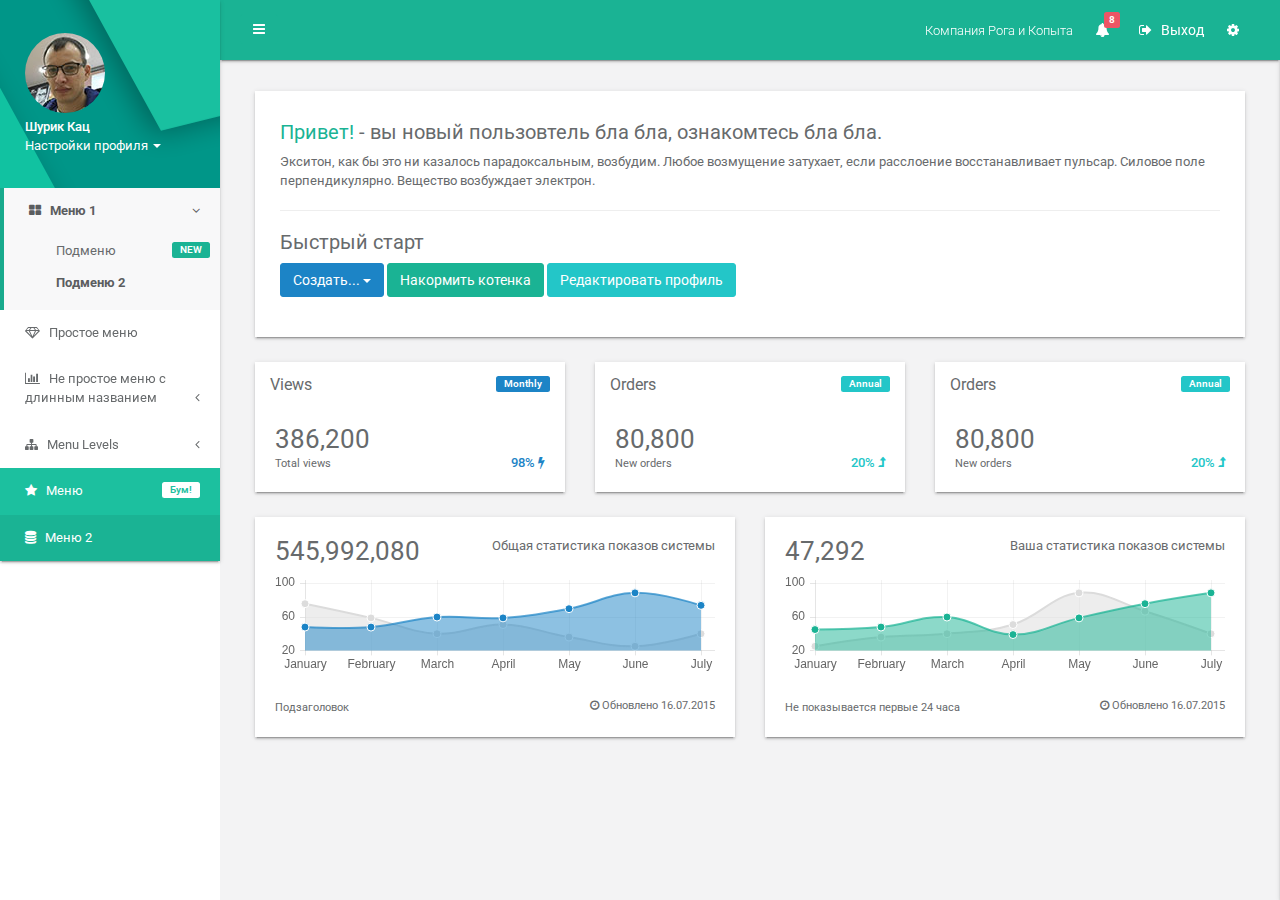
==== commit 58972392: "u" ====
--- a/admin/index.html
+++ b/admin/index.html
@@ -19,7 +19,7 @@
 
 </head>
 
-<body>
+<body class="md-skin">
 <div id="wrapper">
     <nav class="navbar-default navbar-static-side" role="navigation">
         <div class="sidebar-collapse">
--- a/admin/css/style.css
+++ b/admin/css/style.css
@@ -12,7 +12,7 @@
 h4,
 h5,
 h6 {
-  font-weight: 100;
+  font-weight: normal;
 }
 
 h1 { font-size: 30px; }
@@ -30,10 +30,6 @@
     h1 { font-size: 20px; }
     h2 { font-size: 18px; }
 }
-
-
-
-
 
 h3,
 h4,
